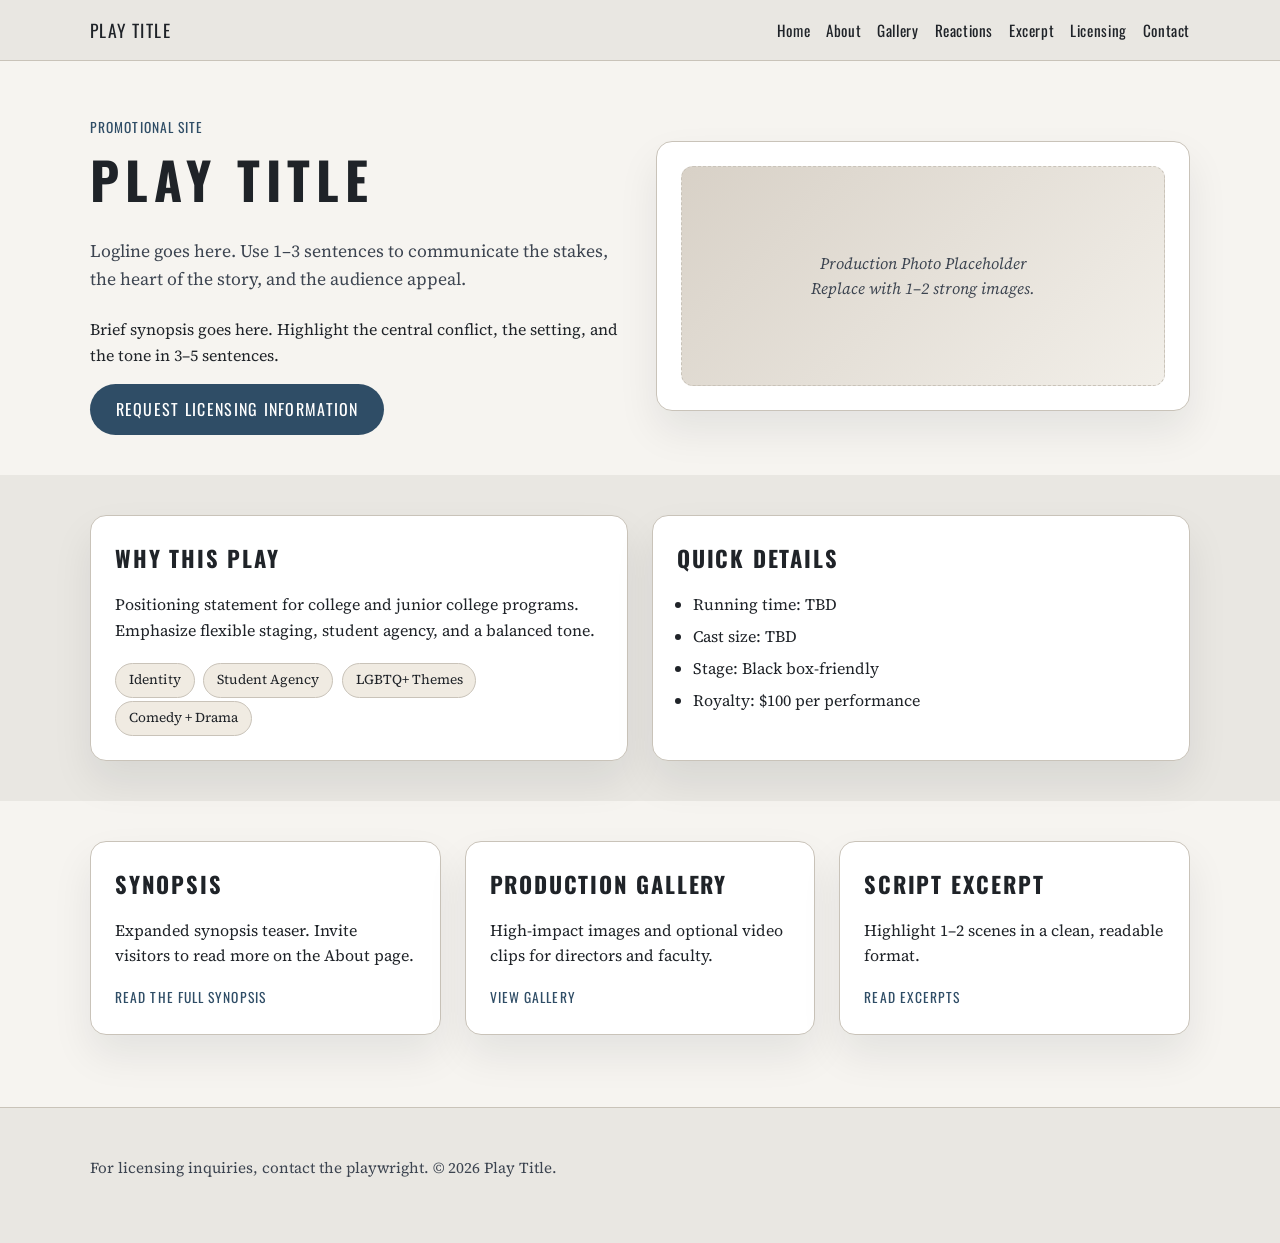
==== index.html @ 0bc3788a "Initial site scaffold" ====
<!doctype html>
<html lang="en">
<head>
  <meta charset="utf-8" />
  <meta name="viewport" content="width=device-width, initial-scale=1" />
  <title>Play Title | Promotional Site</title>
  <meta name="description" content="A modern promotional site for a stage play. Request licensing information for college and junior college productions." />
  <link rel="preconnect" href="https://fonts.googleapis.com">
  <link rel="preconnect" href="https://fonts.gstatic.com" crossorigin>
  <link href="https://fonts.googleapis.com/css2?family=Oswald:wght@300;400;500&family=Source+Serif+4:wght@300;400;600&display=swap" rel="stylesheet">
  <link rel="stylesheet" href="css/styles.css" />
</head>
<body>
  <a class="skip-link" href="#main">Skip to content</a>

  <header class="header">
    <div class="container nav">
      <div class="brand">Play Title</div>
      <nav class="nav-links" aria-label="Primary">
        <a href="index.html">Home</a>
        <a href="about.html">About</a>
        <a href="gallery.html">Gallery</a>
        <a href="testimonials.html">Reactions</a>
        <a href="excerpt.html">Excerpt</a>
        <a href="licensing.html">Licensing</a>
        <a href="contact.html">Contact</a>
      </nav>
    </div>
  </header>

  <main id="main">
    <section class="hero">
      <div class="container hero-grid">
        <div>
          <div class="kicker">Promotional Site</div>
          <h1 class="title">Play Title</h1>
          <p class="subtitle">Logline goes here. Use 1–3 sentences to communicate the stakes, the heart of the story, and the audience appeal.</p>
          <p>Brief synopsis goes here. Highlight the central conflict, the setting, and the tone in 3–5 sentences.</p>
          <a class="cta" href="contact.html">Request Licensing Information</a>
        </div>
        <div class="card">
          <div class="photo-placeholder">Production Photo Placeholder<br>Replace with 1–2 strong images.</div>
        </div>
      </div>
    </section>

    <section class="section alt">
      <div class="container grid-2">
        <div class="card">
          <h2 class="section-title">Why This Play</h2>
          <p>Positioning statement for college and junior college programs. Emphasize flexible staging, student agency, and a balanced tone.</p>
          <div>
            <span class="tag">Identity</span>
            <span class="tag">Student Agency</span>
            <span class="tag">LGBTQ+ Themes</span>
            <span class="tag">Comedy + Drama</span>
          </div>
        </div>
        <div class="card">
          <h2 class="section-title">Quick Details</h2>
          <ul class="list">
            <li>Running time: TBD</li>
            <li>Cast size: TBD</li>
            <li>Stage: Black box-friendly</li>
            <li>Royalty: $100 per performance</li>
          </ul>
        </div>
      </div>
    </section>

    <section class="section">
      <div class="container grid-3">
        <div class="card">
          <h2 class="section-title">Synopsis</h2>
          <p>Expanded synopsis teaser. Invite visitors to read more on the About page.</p>
          <a href="about.html" class="kicker">Read the full synopsis</a>
        </div>
        <div class="card">
          <h2 class="section-title">Production Gallery</h2>
          <p>High-impact images and optional video clips for directors and faculty.</p>
          <a href="gallery.html" class="kicker">View gallery</a>
        </div>
        <div class="card">
          <h2 class="section-title">Script Excerpt</h2>
          <p>Highlight 1–2 scenes in a clean, readable format.</p>
          <a href="excerpt.html" class="kicker">Read excerpts</a>
        </div>
      </div>
    </section>
  </main>

  <footer class="footer">
    <div class="container">
      <p class="footer-note">For licensing inquiries, contact the playwright. © <span data-year></span> Play Title.</p>
    </div>
  </footer>

  <script src="js/main.js"></script>
</body>
</html>
---- css/styles.css ----
:root {
  color-scheme: only light;
  --bg: #f6f4f0;
  --bg-alt: #e9e7e2;
  --ink: #1f2328;
  --ink-soft: #3c4450;
  --accent: #2f4d66;
  --accent-warm: #8a6a4a;
  --line: #c9c3b9;
  --card: #ffffff;
  --shadow: rgba(17, 24, 39, 0.08);
  --max: 1100px;
}

* {
  box-sizing: border-box;
}

html {
  scroll-behavior: smooth;
}

body {
  margin: 0;
  background: var(--bg);
  color: var(--ink);
  font-family: "Source Serif 4", "Times New Roman", serif;
  line-height: 1.6;
}

img {
  max-width: 100%;
  display: block;
}

a {
  color: inherit;
  text-decoration: none;
}

a:hover,
a:focus-visible {
  color: var(--accent);
}

.skip-link {
  position: absolute;
  left: -999px;
  top: auto;
  width: 1px;
  height: 1px;
  overflow: hidden;
}

.skip-link:focus {
  position: static;
  width: auto;
  height: auto;
  padding: 0.5rem 1rem;
  background: var(--accent);
  color: #fff;
  z-index: 999;
}

.container {
  width: min(100% - 2.5rem, var(--max));
  margin: 0 auto;
}

.header {
  background: var(--bg-alt);
  border-bottom: 1px solid var(--line);
  position: sticky;
  top: 0;
  z-index: 10;
}

.nav {
  display: flex;
  flex-wrap: wrap;
  align-items: center;
  justify-content: space-between;
  gap: 1rem;
  padding: 1rem 0;
}

.brand {
  font-family: "Oswald", "Arial Narrow", sans-serif;
  letter-spacing: 0.08em;
  text-transform: uppercase;
  font-size: 1.1rem;
}

.nav-links {
  display: flex;
  flex-wrap: wrap;
  gap: 1rem;
  font-family: "Oswald", "Arial Narrow", sans-serif;
  font-size: 0.95rem;
  letter-spacing: 0.04em;
}

.hero {
  padding: 3.5rem 0 2.5rem;
}

.hero-grid {
  display: grid;
  grid-template-columns: repeat(auto-fit, minmax(260px, 1fr));
  gap: 2rem;
  align-items: center;
}

.title {
  font-family: "Oswald", "Arial Narrow", sans-serif;
  text-transform: uppercase;
  letter-spacing: 0.12em;
  font-size: clamp(2.2rem, 4vw, 3.8rem);
  margin: 0 0 1rem;
}

.subtitle {
  font-size: 1.1rem;
  color: var(--ink-soft);
  margin: 0 0 1.5rem;
}

.cta {
  display: inline-flex;
  align-items: center;
  justify-content: center;
  padding: 0.8rem 1.6rem;
  background: var(--accent);
  color: #fff;
  border-radius: 999px;
  font-family: "Oswald", "Arial Narrow", sans-serif;
  letter-spacing: 0.08em;
  text-transform: uppercase;
  border: none;
}

.cta:hover,
.cta:focus-visible {
  background: #1f3343;
  color: #fff;
}

.section {
  padding: 2.5rem 0;
}

.section.alt {
  background: var(--bg-alt);
}

.section-title {
  font-family: "Oswald", "Arial Narrow", sans-serif;
  text-transform: uppercase;
  letter-spacing: 0.08em;
  font-size: 1.4rem;
  margin: 0 0 1rem;
}

.card {
  background: var(--card);
  border: 1px solid var(--line);
  border-radius: 16px;
  padding: 1.5rem;
  box-shadow: 0 20px 40px var(--shadow);
}

.grid-2 {
  display: grid;
  gap: 1.5rem;
  grid-template-columns: repeat(auto-fit, minmax(240px, 1fr));
}

.grid-3 {
  display: grid;
  gap: 1.5rem;
  grid-template-columns: repeat(auto-fit, minmax(220px, 1fr));
}

.photo-placeholder {
  background: linear-gradient(135deg, #d8d1c7, #f2efe9);
  border: 1px dashed var(--line);
  border-radius: 12px;
  min-height: 220px;
  display: flex;
  align-items: center;
  justify-content: center;
  text-align: center;
  color: var(--ink-soft);
  font-style: italic;
  padding: 1rem;
}

.kicker {
  font-family: "Oswald", "Arial Narrow", sans-serif;
  letter-spacing: 0.08em;
  text-transform: uppercase;
  color: var(--accent);
  font-size: 0.85rem;
}

.list {
  padding-left: 1rem;
  margin: 0;
}

.list li {
  margin-bottom: 0.4rem;
}

.quote {
  border-left: 3px solid var(--accent);
  padding-left: 1rem;
  font-style: italic;
  color: var(--ink-soft);
}

.script {
  font-family: "Source Serif 4", "Times New Roman", serif;
  white-space: pre-wrap;
  background: #fcfbf8;
  border: 1px solid var(--line);
  border-radius: 12px;
  padding: 1.5rem;
}

.form {
  display: grid;
  gap: 1rem;
}

.form label {
  font-family: "Oswald", "Arial Narrow", sans-serif;
  letter-spacing: 0.04em;
  text-transform: uppercase;
  font-size: 0.85rem;
}

.form input,
.form textarea {
  width: 100%;
  padding: 0.7rem 0.9rem;
  border: 1px solid var(--line);
  border-radius: 10px;
  font-family: "Source Serif 4", "Times New Roman", serif;
  font-size: 1rem;
}

.form textarea {
  min-height: 150px;
  resize: vertical;
}

.footer {
  padding: 2rem 0 3rem;
  border-top: 1px solid var(--line);
  background: var(--bg-alt);
  margin-top: 2rem;
}

.footer-note {
  color: var(--ink-soft);
  font-size: 0.95rem;
}

.tag {
  display: inline-flex;
  padding: 0.35rem 0.8rem;
  border-radius: 999px;
  background: #f0ebe2;
  border: 1px solid var(--line);
  font-size: 0.85rem;
  margin: 0.2rem 0.3rem 0 0;
}

@media (max-width: 700px) {
  .nav-links {
    gap: 0.6rem;
    font-size: 0.85rem;
  }

  .hero {
    padding-top: 2.5rem;
  }
}
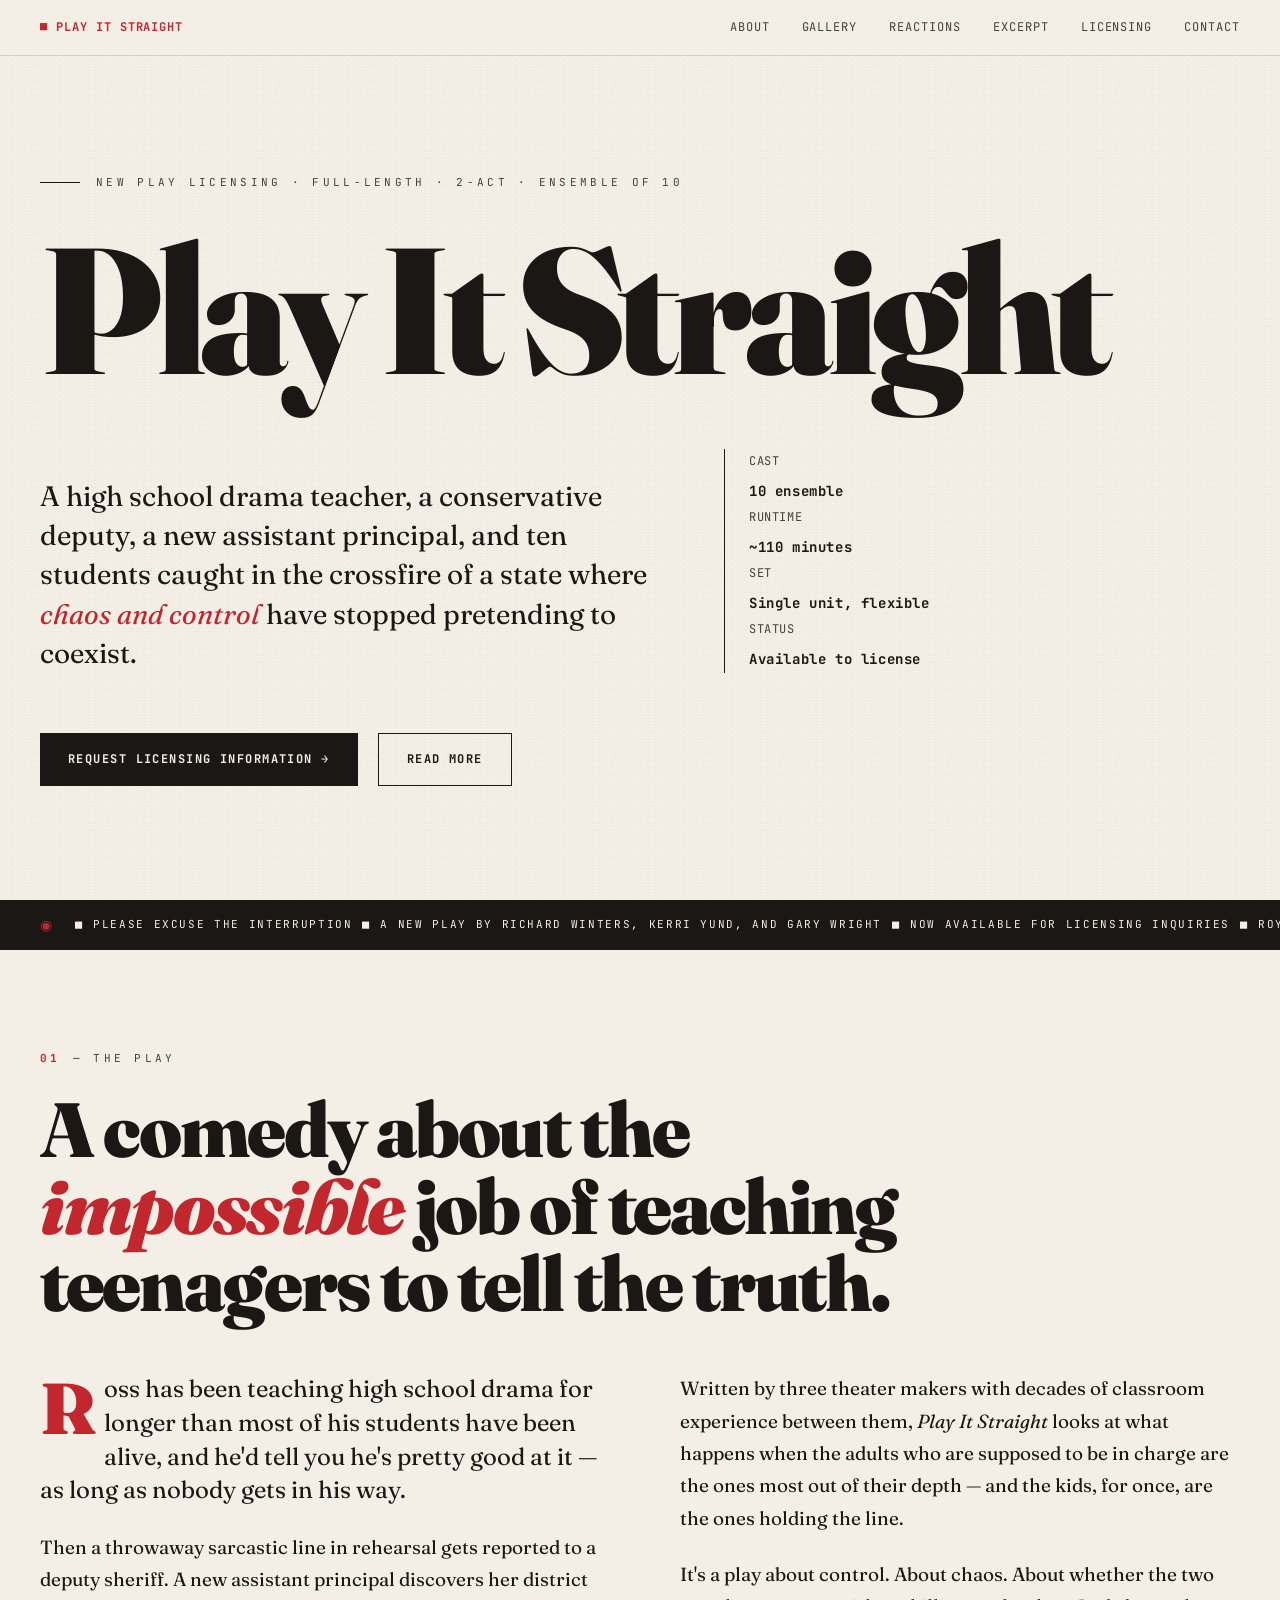
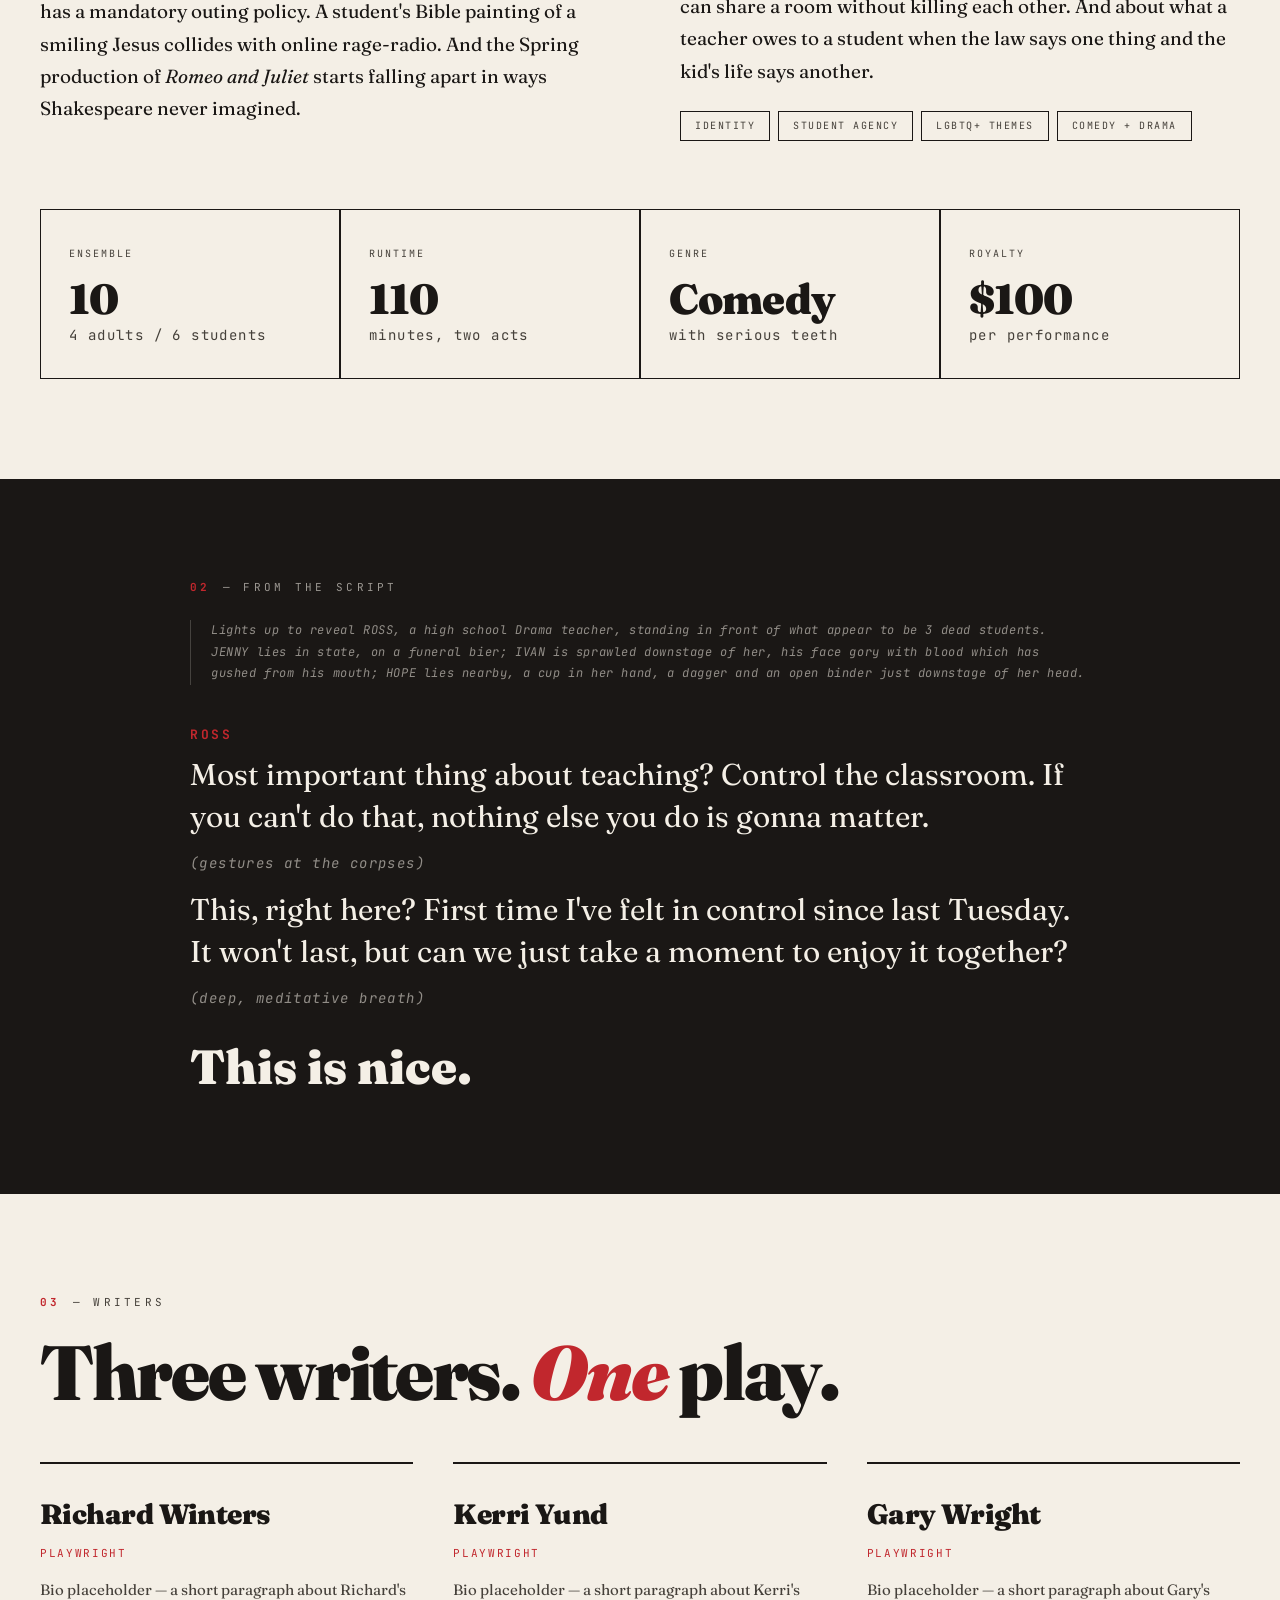
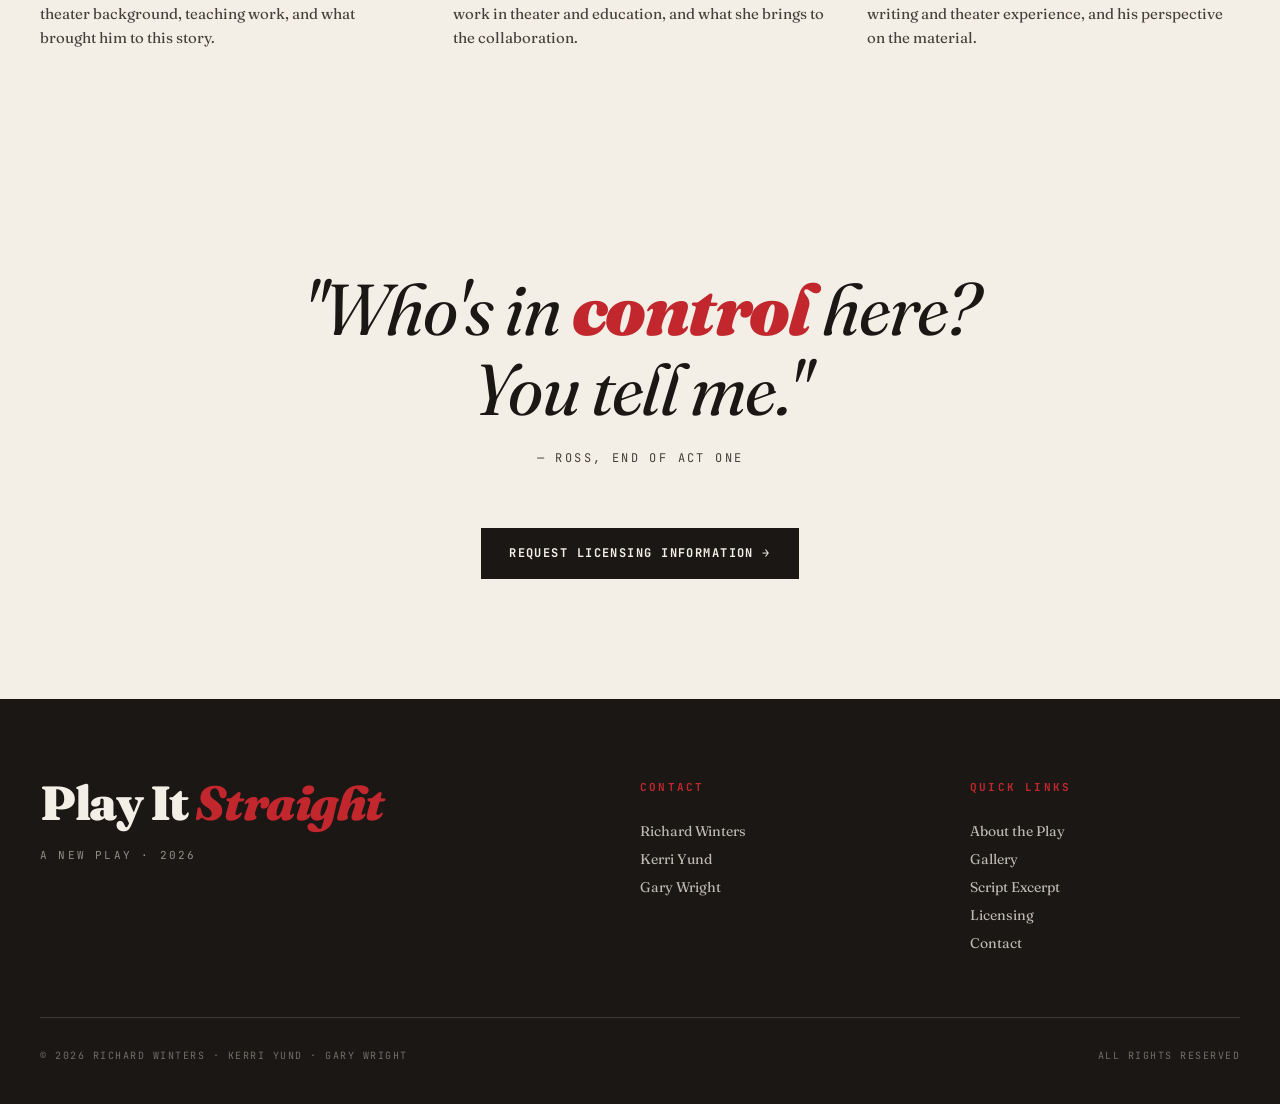
==== commit 9e28f60b: "Redesign site with editorial styling, preserve full content Adopt the Fraunces + JetBrains Mono edit" ====
--- a/index.html
+++ b/index.html
@@ -1,97 +1,186 @@
-<!doctype html>
+<!DOCTYPE html>
 <html lang="en">
 <head>
   <meta charset="utf-8" />
   <meta name="viewport" content="width=device-width, initial-scale=1" />
-  <title>Play Title | Promotional Site</title>
-  <meta name="description" content="A modern promotional site for a stage play. Request licensing information for college and junior college productions." />
+  <title>Play It Straight — New Play Licensing</title>
+  <meta name="description" content="A sarcastic remark during a high school drama rehearsal sparks a formal inquiry that exposes tensions around censorship, LGBTQ identity, and parental authority. Available for licensing." />
   <link rel="preconnect" href="https://fonts.googleapis.com">
   <link rel="preconnect" href="https://fonts.gstatic.com" crossorigin>
-  <link href="https://fonts.googleapis.com/css2?family=Oswald:wght@300;400;500&family=Source+Serif+4:wght@300;400;600&display=swap" rel="stylesheet">
+  <link href="https://fonts.googleapis.com/css2?family=Fraunces:ital,opsz,wght@0,9..144,400;0,9..144,700;0,9..144,900;1,9..144,400&family=JetBrains+Mono:wght@400;700&display=swap" rel="stylesheet">
   <link rel="stylesheet" href="css/styles.css" />
 </head>
 <body>
   <a class="skip-link" href="#main">Skip to content</a>
 
-  <header class="header">
-    <div class="container nav">
-      <div class="brand">Play Title</div>
-      <nav class="nav-links" aria-label="Primary">
-        <a href="index.html">Home</a>
-        <a href="about.html">About</a>
-        <a href="gallery.html">Gallery</a>
-        <a href="testimonials.html">Reactions</a>
-        <a href="excerpt.html">Excerpt</a>
-        <a href="licensing.html">Licensing</a>
-        <a href="contact.html">Contact</a>
-      </nav>
-    </div>
-  </header>
+  <nav>
+    <a href="index.html" class="logo">Play It Straight</a>
+    <ul>
+      <li><a href="about.html">About</a></li>
+      <li><a href="gallery.html">Gallery</a></li>
+      <li><a href="testimonials.html">Reactions</a></li>
+      <li><a href="excerpt.html">Excerpt</a></li>
+      <li><a href="licensing.html">Licensing</a></li>
+      <li><a href="contact.html">Contact</a></li>
+    </ul>
+  </nav>
 
   <main id="main">
+
+    <!-- HERO -->
     <section class="hero">
-      <div class="container hero-grid">
-        <div>
-          <div class="kicker">Promotional Site</div>
-          <h1 class="title">Play Title</h1>
-          <p class="subtitle">Logline goes here. Use 1–3 sentences to communicate the stakes, the heart of the story, and the audience appeal.</p>
-          <p>Brief synopsis goes here. Highlight the central conflict, the setting, and the tone in 3–5 sentences.</p>
-          <a class="cta" href="contact.html">Request Licensing Information</a>
+      <div class="hero-kicker">New play licensing · Full-length · 2-act · Ensemble of 10</div>
+
+      <h1 class="title">
+        <span class="word">Play</span>
+        <span class="word">It</span>
+        <span class="word">Straight</span>
+      </h1>
+
+      <div class="hero-meta">
+        <p class="hero-pitch">
+          A high school drama teacher, a conservative deputy, a new assistant principal, and ten students caught in the crossfire of a state where <em>chaos and control</em> have stopped pretending to coexist.
+        </p>
+        <div class="hero-facts">
+          CAST<strong>10 ensemble</strong>
+          RUNTIME<strong>~110 minutes</strong>
+          SET<strong>Single unit, flexible</strong>
+          STATUS<strong>Available to license</strong>
         </div>
-        <div class="card">
-          <div class="photo-placeholder">Production Photo Placeholder<br>Replace with 1–2 strong images.</div>
-        </div>
+      </div>
+
+      <div class="hero-ctas">
+        <a href="contact.html" class="btn btn-primary">Request Licensing Information →</a>
+        <a href="about.html" class="btn btn-secondary">Read More</a>
       </div>
     </section>
 
-    <section class="section alt">
-      <div class="container grid-2">
-        <div class="card">
-          <h2 class="section-title">Why This Play</h2>
-          <p>Positioning statement for college and junior college programs. Emphasize flexible staging, student agency, and a balanced tone.</p>
-          <div>
+    <!-- PA ANNOUNCEMENT -->
+    <div class="pa-announcement">
+      <div class="scroll-text">
+        ◼ PLEASE EXCUSE THE INTERRUPTION ◼ A NEW PLAY BY RICHARD WINTERS, KERRI YUND, AND GARY WRIGHT ◼ NOW AVAILABLE FOR LICENSING INQUIRIES ◼ ROYALTY $100 PER PERFORMANCE ◼ HAVE A GREAT DAY, PANTHERS. GRRR! ◼ PLEASE EXCUSE THE INTERRUPTION ◼ A NEW PLAY BY RICHARD WINTERS, KERRI YUND, AND GARY WRIGHT ◼ NOW AVAILABLE FOR LICENSING INQUIRIES ◼ ROYALTY $100 PER PERFORMANCE ◼ HAVE A GREAT DAY, PANTHERS. GRRR! ◼
+      </div>
+    </div>
+
+    <!-- THE PLAY -->
+    <section id="the-play" class="reveal">
+      <div class="section-label"><span class="num">01</span> — The Play</div>
+      <h2 class="section-heading">A comedy about the <em>impossible</em> job of teaching teenagers to tell the truth.</h2>
+
+      <div class="play-intro">
+        <div>
+          <p class="lead">Ross has been teaching high school drama for longer than most of his students have been alive, and he'd tell you he's pretty good at it — as long as nobody gets in his way.</p>
+          <p>Then a throwaway sarcastic line in rehearsal gets reported to a deputy sheriff. A new assistant principal discovers her district has a mandatory outing policy. A student's Bible painting of a smiling Jesus collides with online rage-radio. And the Spring production of <em>Romeo and Juliet</em> starts falling apart in ways Shakespeare never imagined.</p>
+        </div>
+        <div>
+          <p>Written by three theater makers with decades of classroom experience between them, <em>Play It Straight</em> looks at what happens when the adults who are supposed to be in charge are the ones most out of their depth — and the kids, for once, are the ones holding the line.</p>
+          <p>It's a play about control. About chaos. About whether the two can share a room without killing each other. And about what a teacher owes to a student when the law says one thing and the kid's life says another.</p>
+          <div class="tags">
             <span class="tag">Identity</span>
             <span class="tag">Student Agency</span>
             <span class="tag">LGBTQ+ Themes</span>
             <span class="tag">Comedy + Drama</span>
           </div>
         </div>
-        <div class="card">
-          <h2 class="section-title">Quick Details</h2>
-          <ul class="list">
-            <li>Running time: TBD</li>
-            <li>Cast size: TBD</li>
-            <li>Stage: Black box-friendly</li>
-            <li>Royalty: $100 per performance</li>
-          </ul>
+      </div>
+
+      <div class="facts-grid">
+        <div class="fact">
+          <div class="fact-label">Ensemble</div>
+          <div class="fact-value">10 <span class="unit">4 adults / 6 students</span></div>
+        </div>
+        <div class="fact">
+          <div class="fact-label">Runtime</div>
+          <div class="fact-value">110<span class="unit">minutes, two acts</span></div>
+        </div>
+        <div class="fact">
+          <div class="fact-label">Genre</div>
+          <div class="fact-value">Comedy<span class="unit">with serious teeth</span></div>
+        </div>
+        <div class="fact">
+          <div class="fact-label">Royalty</div>
+          <div class="fact-value">$100<span class="unit">per performance</span></div>
         </div>
       </div>
     </section>
 
-    <section class="section">
-      <div class="container grid-3">
-        <div class="card">
-          <h2 class="section-title">Synopsis</h2>
-          <p>Expanded synopsis teaser. Invite visitors to read more on the About page.</p>
-          <a href="about.html" class="kicker">Read the full synopsis</a>
+    <!-- EXCERPT -->
+    <div class="excerpt-block reveal">
+      <div class="excerpt-inner">
+        <div class="section-label"><span class="num">02</span> — From the Script</div>
+        <div class="stage-direction">
+          Lights up to reveal ROSS, a high school Drama teacher, standing in front of what appear to be 3 dead students. JENNY lies in state, on a funeral bier; IVAN is sprawled downstage of her, his face gory with blood which has gushed from his mouth; HOPE lies nearby, a cup in her hand, a dagger and an open binder just downstage of her head.
         </div>
-        <div class="card">
-          <h2 class="section-title">Production Gallery</h2>
-          <p>High-impact images and optional video clips for directors and faculty.</p>
-          <a href="gallery.html" class="kicker">View gallery</a>
+        <div class="speaker">ROSS</div>
+        <div class="dialogue">
+          Most important thing about teaching? Control the classroom. If you can't do that, nothing else you do is gonna matter.
+          <span class="pause">(gestures at the corpses)</span>
+          This, right here? First time I've felt in control since last Tuesday. It won't last, but can we just take a moment to enjoy it together?
+          <span class="pause">(deep, meditative breath)</span>
+          <span class="punchline">This is nice.</span>
         </div>
-        <div class="card">
-          <h2 class="section-title">Script Excerpt</h2>
-          <p>Highlight 1–2 scenes in a clean, readable format.</p>
-          <a href="excerpt.html" class="kicker">Read excerpts</a>
+      </div>
+    </div>
+
+    <!-- WRITERS -->
+    <section id="writers" class="reveal">
+      <div class="section-label"><span class="num">03</span> — Writers</div>
+      <h2 class="section-heading">Three writers. <em>One</em> play.</h2>
+
+      <div class="playwrights-grid">
+        <div class="playwright">
+          <div class="playwright-name">Richard Winters</div>
+          <div class="playwright-role">Playwright</div>
+          <p class="playwright-bio">Bio placeholder — a short paragraph about Richard's theater background, teaching work, and what brought him to this story.</p>
+        </div>
+        <div class="playwright">
+          <div class="playwright-name">Kerri Yund</div>
+          <div class="playwright-role">Playwright</div>
+          <p class="playwright-bio">Bio placeholder — a short paragraph about Kerri's work in theater and education, and what she brings to the collaboration.</p>
+        </div>
+        <div class="playwright">
+          <div class="playwright-name">Gary Wright</div>
+          <div class="playwright-role">Playwright</div>
+          <p class="playwright-bio">Bio placeholder — a short paragraph about Gary's writing and theater experience, and his perspective on the material.</p>
         </div>
       </div>
     </section>
+
+    <!-- CTA -->
+    <section class="cta-block reveal">
+      <div class="cta-quote">
+        "Who's in <span class="accent">control</span> here?<br>You tell me."
+      </div>
+      <div class="cta-attribution">— Ross, End of Act One</div>
+      <a href="contact.html" class="btn btn-primary">Request Licensing Information →</a>
+    </section>
+
   </main>
 
-  <footer class="footer">
-    <div class="container">
-      <p class="footer-note">For licensing inquiries, contact the playwright. © <span data-year></span> Play Title.</p>
+  <footer>
+    <div class="footer-inner">
+      <div>
+        <div class="footer-title">Play It <em>Straight</em></div>
+        <div class="footer-tag">A new play · <span data-year></span></div>
+      </div>
+      <div class="footer-col">
+        <h4>Contact</h4>
+        <a href="mailto:richardwinters11@gmail.com">Richard Winters</a>
+        <a href="mailto:kerriyund@gmail.com">Kerri Yund</a>
+        <a href="mailto:garyunchained@yahoo.com">Gary Wright</a>
+      </div>
+      <div class="footer-col">
+        <h4>Quick Links</h4>
+        <a href="about.html">About the Play</a>
+        <a href="gallery.html">Gallery</a>
+        <a href="excerpt.html">Script Excerpt</a>
+        <a href="licensing.html">Licensing</a>
+        <a href="contact.html">Contact</a>
+      </div>
+    </div>
+    <div class="footer-bottom">
+      <div>© <span data-year></span> Richard Winters · Kerri Yund · Gary Wright</div>
+      <div>All rights reserved</div>
     </div>
   </footer>
 
--- a/css/styles.css
+++ b/css/styles.css
@@ -1,48 +1,44 @@
+/* ===== VARIABLES ===== */
 :root {
-  color-scheme: only light;
-  --bg: #f6f4f0;
-  --bg-alt: #e9e7e2;
-  --ink: #1f2328;
-  --ink-soft: #3c4450;
-  --accent: #2f4d66;
-  --accent-warm: #8a6a4a;
-  --line: #c9c3b9;
-  --card: #ffffff;
-  --shadow: rgba(17, 24, 39, 0.08);
-  --max: 1100px;
-}
-
-* {
-  box-sizing: border-box;
-}
-
-html {
-  scroll-behavior: smooth;
-}
+  --paper: #f4efe6;
+  --paper-dark: #e8e1d2;
+  --ink: #1a1715;
+  --ink-soft: #45403a;
+  --blood: #c1272d;
+  --blood-dark: #8e1b1f;
+  --rule: rgba(26, 23, 21, 0.15);
+}
+
+* { margin: 0; padding: 0; box-sizing: border-box; }
+html { scroll-behavior: smooth; }
 
 body {
-  margin: 0;
-  background: var(--bg);
+  background: var(--paper);
   color: var(--ink);
-  font-family: "Source Serif 4", "Times New Roman", serif;
+  font-family: 'Fraunces', Georgia, serif;
+  font-size: 17px;
   line-height: 1.6;
-}
-
-img {
-  max-width: 100%;
-  display: block;
-}
-
-a {
-  color: inherit;
-  text-decoration: none;
-}
-
-a:hover,
-a:focus-visible {
-  color: var(--accent);
-}
-
+  overflow-x: hidden;
+}
+
+img { max-width: 100%; display: block; }
+
+/* Paper grain */
+body::before {
+  content: '';
+  position: fixed;
+  inset: 0;
+  pointer-events: none;
+  background-image:
+    radial-gradient(rgba(26,23,21,0.03) 1px, transparent 1px),
+    radial-gradient(rgba(26,23,21,0.02) 1px, transparent 1px);
+  background-size: 3px 3px, 7px 7px;
+  background-position: 0 0, 1px 1px;
+  z-index: 1;
+  mix-blend-mode: multiply;
+}
+
+/* ===== SKIP LINK ===== */
 .skip-link {
   position: absolute;
   left: -999px;
@@ -51,239 +47,873 @@
   height: 1px;
   overflow: hidden;
 }
-
 .skip-link:focus {
   position: static;
   width: auto;
   height: auto;
   padding: 0.5rem 1rem;
-  background: var(--accent);
-  color: #fff;
+  background: var(--blood);
+  color: var(--paper);
   z-index: 999;
 }
 
-.container {
-  width: min(100% - 2.5rem, var(--max));
+/* ===== NAVIGATION ===== */
+nav {
+  position: fixed;
+  top: 0; left: 0; right: 0;
+  padding: 18px 40px;
+  display: flex;
+  justify-content: space-between;
+  align-items: center;
+  z-index: 100;
+  background: rgba(244, 239, 230, 0.92);
+  backdrop-filter: blur(8px);
+  border-bottom: 1px solid var(--rule);
+  font-family: 'JetBrains Mono', monospace;
+  font-size: 12px;
+  letter-spacing: 0.08em;
+  text-transform: uppercase;
+}
+
+nav .logo {
+  font-weight: 700;
+  color: var(--ink);
+  text-decoration: none;
+}
+
+nav .logo::before {
+  content: '■ ';
+  color: var(--blood);
+}
+
+nav ul {
+  display: flex;
+  gap: 32px;
+  list-style: none;
+}
+
+nav a {
+  color: var(--ink-soft);
+  text-decoration: none;
+  transition: color 0.2s;
+}
+
+nav a:hover,
+nav a.active { color: var(--blood); }
+
+/* ===== HERO (home page) ===== */
+.hero {
+  min-height: 100vh;
+  padding: 140px 40px 80px;
+  position: relative;
+  display: flex;
+  flex-direction: column;
+  justify-content: center;
+  z-index: 2;
+}
+
+.hero-kicker {
+  font-family: 'JetBrains Mono', monospace;
+  font-size: 11px;
+  letter-spacing: 0.3em;
+  text-transform: uppercase;
+  color: var(--ink-soft);
+  margin-bottom: 40px;
+  display: flex;
+  align-items: center;
+  gap: 16px;
+}
+
+.hero-kicker::before {
+  content: '';
+  width: 40px;
+  height: 1px;
+  background: var(--ink);
+}
+
+.title {
+  font-family: 'Fraunces', serif;
+  font-weight: 900;
+  font-size: clamp(72px, 14vw, 220px);
+  line-height: 0.88;
+  letter-spacing: -0.04em;
+  color: var(--ink);
+  margin-bottom: 40px;
+}
+
+.title .word { display: inline-block; }
+
+.hero-meta {
+  display: grid;
+  grid-template-columns: 1.5fr 1fr;
+  gap: 60px;
+  max-width: 1100px;
+  margin-top: 20px;
+  align-items: end;
+}
+
+.hero-pitch {
+  font-family: 'Fraunces', serif;
+  font-size: clamp(20px, 2.2vw, 28px);
+  line-height: 1.4;
+  max-width: 620px;
+  color: var(--ink);
+}
+
+.hero-pitch em { color: var(--blood); font-style: italic; }
+
+.hero-facts {
+  border-left: 1px solid var(--ink);
+  padding-left: 24px;
+  font-family: 'JetBrains Mono', monospace;
+  font-size: 12px;
+  letter-spacing: 0.05em;
+  line-height: 2;
+  color: var(--ink-soft);
+}
+
+.hero-facts strong {
+  display: block;
+  color: var(--ink);
+  font-weight: 700;
+  font-size: 14px;
+  margin-top: 4px;
+}
+
+.hero-ctas {
+  margin-top: 60px;
+  display: flex;
+  gap: 20px;
+  flex-wrap: wrap;
+}
+
+/* ===== PAGE HEADER (inner pages) ===== */
+.page-header {
+  padding: 140px 40px 60px;
+  position: relative;
+  z-index: 2;
+  max-width: 1280px;
   margin: 0 auto;
 }
 
-.header {
-  background: var(--bg-alt);
-  border-bottom: 1px solid var(--line);
-  position: sticky;
-  top: 0;
-  z-index: 10;
-}
-
-.nav {
+.page-label {
+  font-family: 'JetBrains Mono', monospace;
+  font-size: 11px;
+  letter-spacing: 0.3em;
+  text-transform: uppercase;
+  color: var(--blood);
+  margin-bottom: 16px;
+}
+
+.page-header h1 {
+  font-family: 'Fraunces', serif;
+  font-weight: 900;
+  font-size: clamp(48px, 8vw, 110px);
+  line-height: 0.9;
+  letter-spacing: -0.03em;
+  max-width: 900px;
+}
+
+.page-header p {
+  font-size: 20px;
+  line-height: 1.5;
+  max-width: 700px;
+  margin-top: 24px;
+  color: var(--ink-soft);
+}
+
+/* ===== BUTTONS ===== */
+.btn {
+  display: inline-flex;
+  align-items: center;
+  gap: 12px;
+  padding: 16px 28px;
+  font-family: 'JetBrains Mono', monospace;
+  font-size: 12px;
+  letter-spacing: 0.12em;
+  text-transform: uppercase;
+  text-decoration: none;
+  transition: all 0.2s ease;
+  border: none;
+  cursor: pointer;
+  font-weight: 700;
+}
+
+.btn-primary {
+  background: var(--ink);
+  color: var(--paper);
+}
+
+.btn-primary:hover {
+  background: var(--blood);
+  transform: translate(-2px, -2px);
+  box-shadow: 4px 4px 0 var(--ink);
+}
+
+.btn-secondary {
+  background: transparent;
+  color: var(--ink);
+  border: 1px solid var(--ink);
+}
+
+.btn-secondary:hover {
+  background: var(--ink);
+  color: var(--paper);
+}
+
+/* ===== PA ANNOUNCEMENT ===== */
+.pa-announcement {
+  background: var(--ink);
+  color: var(--paper);
+  padding: 14px 40px;
+  font-family: 'JetBrains Mono', monospace;
+  font-size: 11px;
+  letter-spacing: 0.15em;
+  text-transform: uppercase;
+  display: flex;
+  align-items: center;
+  gap: 20px;
+  position: relative;
+  overflow: hidden;
+  z-index: 2;
+}
+
+.pa-announcement::before {
+  content: '◉';
+  color: var(--blood);
+  font-size: 14px;
+  animation: blink 2s ease-in-out infinite;
+  flex-shrink: 0;
+}
+
+@keyframes blink {
+  0%, 50% { opacity: 1; }
+  51%, 100% { opacity: 0.3; }
+}
+
+.pa-announcement .scroll-text {
+  white-space: nowrap;
+  animation: scroll-left 40s linear infinite;
+}
+
+@keyframes scroll-left {
+  0% { transform: translateX(0); }
+  100% { transform: translateX(-50%); }
+}
+
+/* ===== SECTIONS ===== */
+section {
+  padding: 100px 40px;
+  max-width: 1280px;
+  margin: 0 auto;
+  position: relative;
+  z-index: 2;
+}
+
+.section-label {
+  font-family: 'JetBrains Mono', monospace;
+  font-size: 11px;
+  letter-spacing: 0.3em;
+  text-transform: uppercase;
+  color: var(--ink-soft);
+  margin-bottom: 24px;
+  display: flex;
+  align-items: center;
+  gap: 12px;
+}
+
+.section-label .num { color: var(--blood); font-weight: 700; }
+
+.section-heading {
+  font-family: 'Fraunces', serif;
+  font-weight: 900;
+  font-size: clamp(42px, 6vw, 78px);
+  line-height: 1;
+  letter-spacing: -0.03em;
+  margin-bottom: 50px;
+  max-width: 900px;
+}
+
+.section-heading em { font-style: italic; color: var(--blood); }
+
+/* Alt section (full-width darker stripe) */
+.section-alt {
+  background: var(--paper-dark);
+  max-width: none;
+  padding: 80px 40px;
+  position: relative;
+  z-index: 2;
+}
+
+.section-alt .inner {
+  max-width: 1280px;
+  margin: 0 auto;
+}
+
+/* ===== GRIDS ===== */
+.grid-2 {
+  display: grid;
+  grid-template-columns: 1fr 1fr;
+  gap: 60px;
+}
+
+.grid-3 {
+  display: grid;
+  grid-template-columns: repeat(3, 1fr);
+  gap: 40px;
+}
+
+/* ===== CARDS ===== */
+.card {
+  padding: 36px;
+  border-top: 2px solid var(--ink);
+  background: var(--paper-dark);
+}
+
+.card h2, .card h3 {
+  font-family: 'Fraunces', serif;
+  font-size: 22px;
+  font-weight: 900;
+  margin-bottom: 16px;
+  letter-spacing: -0.01em;
+}
+
+/* ===== PLAY INTRO (two-column body text) ===== */
+.play-intro {
+  display: grid;
+  grid-template-columns: 1fr 1fr;
+  gap: 80px;
+  align-items: start;
+}
+
+.play-intro p {
+  font-size: 19px;
+  line-height: 1.7;
+  margin-bottom: 24px;
+}
+
+.play-intro .lead {
+  font-size: 24px;
+  font-weight: 400;
+  line-height: 1.4;
+}
+
+.play-intro .lead::first-letter {
+  font-size: 72px;
+  font-weight: 900;
+  float: left;
+  line-height: 0.9;
+  margin-right: 8px;
+  margin-top: 4px;
+  color: var(--blood);
+}
+
+/* ===== EXCERPT BLOCK (dark) ===== */
+.excerpt-block {
+  background: var(--ink);
+  color: var(--paper);
+  padding: 100px 40px;
+  position: relative;
+  z-index: 2;
+}
+
+.excerpt-inner {
+  max-width: 900px;
+  margin: 0 auto;
+}
+
+.excerpt-block .section-label { color: rgba(244, 239, 230, 0.6); }
+
+.stage-direction {
+  font-family: 'JetBrains Mono', monospace;
+  font-size: 12px;
+  letter-spacing: 0.05em;
+  color: rgba(244, 239, 230, 0.55);
+  line-height: 1.8;
+  margin-bottom: 40px;
+  padding-left: 20px;
+  border-left: 1px solid rgba(244, 239, 230, 0.2);
+  font-style: italic;
+}
+
+.speaker {
+  font-family: 'JetBrains Mono', monospace;
+  font-size: 13px;
+  letter-spacing: 0.2em;
+  color: var(--blood);
+  font-weight: 700;
+  margin-bottom: 8px;
+  margin-top: 32px;
+}
+
+.dialogue {
+  font-family: 'Fraunces', serif;
+  font-size: clamp(22px, 2.5vw, 30px);
+  line-height: 1.4;
+  font-weight: 400;
+}
+
+.dialogue .pause {
+  font-family: 'JetBrains Mono', monospace;
+  font-size: 14px;
+  color: rgba(244, 239, 230, 0.55);
+  font-style: italic;
+  letter-spacing: 0.1em;
+  display: block;
+  margin: 16px 0;
+}
+
+.dialogue .punchline {
+  display: block;
+  margin-top: 32px;
+  font-weight: 900;
+  font-size: clamp(32px, 4vw, 48px);
+  line-height: 1.1;
+  color: var(--paper);
+}
+
+/* ===== FULL SCRIPT PAGE (excerpt.html) ===== */
+.script-page {
+  background: var(--ink);
+  color: var(--paper);
+  padding: 80px 40px;
+  position: relative;
+  z-index: 2;
+}
+
+.script-container {
+  max-width: 700px;
+  margin: 0 auto;
+}
+
+.script-scene-heading {
+  font-family: 'JetBrains Mono', monospace;
+  font-size: 11px;
+  letter-spacing: 0.3em;
+  text-transform: uppercase;
+  color: var(--blood);
+  margin-bottom: 32px;
+  margin-top: 60px;
+  border-top: 1px solid rgba(244, 239, 230, 0.15);
+  padding-top: 32px;
+}
+
+.script-scene-heading:first-child { margin-top: 0; border-top: none; padding-top: 0; }
+
+.script-stage-dir {
+  font-family: 'JetBrains Mono', monospace;
+  font-size: 13px;
+  color: rgba(244, 239, 230, 0.55);
+  font-style: italic;
+  line-height: 1.8;
+  margin: 24px 0;
+  padding-left: 20px;
+  border-left: 1px solid rgba(244, 239, 230, 0.2);
+}
+
+.script-character {
+  font-family: 'JetBrains Mono', monospace;
+  font-size: 13px;
+  letter-spacing: 0.2em;
+  text-transform: uppercase;
+  color: var(--blood);
+  font-weight: 700;
+  margin-top: 32px;
+  margin-bottom: 8px;
+}
+
+.script-line {
+  font-family: 'Fraunces', serif;
+  font-size: 20px;
+  line-height: 1.6;
+  color: var(--paper);
+}
+
+/* ===== FACTS GRID ===== */
+.facts-grid {
+  display: grid;
+  grid-template-columns: repeat(4, 1fr);
+  gap: 2px;
+  background: var(--ink);
+  border: 1px solid var(--ink);
+  margin-top: 60px;
+}
+
+.fact {
+  background: var(--paper);
+  padding: 36px 28px;
+  transition: background 0.2s;
+}
+
+.fact:hover { background: var(--paper-dark); }
+
+.fact-label {
+  font-family: 'JetBrains Mono', monospace;
+  font-size: 10px;
+  letter-spacing: 0.2em;
+  text-transform: uppercase;
+  color: var(--ink-soft);
+  margin-bottom: 16px;
+}
+
+.fact-value {
+  font-family: 'Fraunces', serif;
+  font-size: 42px;
+  font-weight: 900;
+  line-height: 1;
+  letter-spacing: -0.02em;
+}
+
+.fact-value .unit {
+  font-size: 14px;
+  font-weight: 400;
+  font-family: 'JetBrains Mono', monospace;
+  letter-spacing: 0.1em;
+  color: var(--ink-soft);
+  display: block;
+  margin-top: 8px;
+}
+
+/* ===== PLAYWRIGHTS ===== */
+.playwrights-grid {
+  display: grid;
+  grid-template-columns: repeat(3, 1fr);
+  gap: 40px;
+  margin-top: 40px;
+}
+
+.playwright {
+  padding-top: 28px;
+  border-top: 2px solid var(--ink);
+}
+
+.playwright-name {
+  font-family: 'Fraunces', serif;
+  font-size: 28px;
+  font-weight: 900;
+  letter-spacing: -0.02em;
+  margin-bottom: 8px;
+}
+
+.playwright-role {
+  font-family: 'JetBrains Mono', monospace;
+  font-size: 11px;
+  letter-spacing: 0.15em;
+  text-transform: uppercase;
+  color: var(--blood);
+  margin-bottom: 16px;
+}
+
+.playwright-bio {
+  font-size: 15px;
+  line-height: 1.6;
+  color: var(--ink-soft);
+}
+
+/* ===== TAGS ===== */
+.tags {
   display: flex;
   flex-wrap: wrap;
-  align-items: center;
-  justify-content: space-between;
-  gap: 1rem;
-  padding: 1rem 0;
-}
-
-.brand {
-  font-family: "Oswald", "Arial Narrow", sans-serif;
-  letter-spacing: 0.08em;
-  text-transform: uppercase;
-  font-size: 1.1rem;
-}
-
-.nav-links {
-  display: flex;
-  flex-wrap: wrap;
-  gap: 1rem;
-  font-family: "Oswald", "Arial Narrow", sans-serif;
-  font-size: 0.95rem;
-  letter-spacing: 0.04em;
-}
-
-.hero {
-  padding: 3.5rem 0 2.5rem;
-}
-
-.hero-grid {
+  gap: 8px;
+  margin-top: 24px;
+}
+
+.tag {
+  font-family: 'JetBrains Mono', monospace;
+  font-size: 10px;
+  letter-spacing: 0.15em;
+  text-transform: uppercase;
+  padding: 6px 14px;
+  border: 1px solid var(--ink);
+  color: var(--ink-soft);
+}
+
+/* ===== LISTS ===== */
+ul.rule-list {
+  list-style: none;
+  padding: 0;
+}
+
+ul.rule-list li {
+  font-family: 'JetBrains Mono', monospace;
+  font-size: 13px;
+  letter-spacing: 0.03em;
+  line-height: 1;
+  color: var(--ink-soft);
+  border-bottom: 1px solid var(--rule);
+  padding: 14px 0;
+}
+
+ul.rule-list li::before {
+  content: '— ';
+  color: var(--blood);
+}
+
+ol.rule-list {
+  list-style: none;
+  padding: 0;
+  counter-reset: item;
+}
+
+ol.rule-list li {
+  font-family: 'JetBrains Mono', monospace;
+  font-size: 13px;
+  letter-spacing: 0.03em;
+  line-height: 1;
+  color: var(--ink-soft);
+  border-bottom: 1px solid var(--rule);
+  padding: 14px 0;
+  counter-increment: item;
+}
+
+ol.rule-list li::before {
+  content: counter(item) '. ';
+  color: var(--blood);
+  font-weight: 700;
+}
+
+/* ===== TESTIMONIALS ===== */
+.testimonials-grid {
   display: grid;
-  grid-template-columns: repeat(auto-fit, minmax(260px, 1fr));
-  gap: 2rem;
-  align-items: center;
-}
-
-.title {
-  font-family: "Oswald", "Arial Narrow", sans-serif;
-  text-transform: uppercase;
-  letter-spacing: 0.12em;
-  font-size: clamp(2.2rem, 4vw, 3.8rem);
-  margin: 0 0 1rem;
-}
-
-.subtitle {
-  font-size: 1.1rem;
-  color: var(--ink-soft);
-  margin: 0 0 1.5rem;
-}
-
-.cta {
-  display: inline-flex;
-  align-items: center;
-  justify-content: center;
-  padding: 0.8rem 1.6rem;
-  background: var(--accent);
-  color: #fff;
-  border-radius: 999px;
-  font-family: "Oswald", "Arial Narrow", sans-serif;
-  letter-spacing: 0.08em;
-  text-transform: uppercase;
-  border: none;
-}
-
-.cta:hover,
-.cta:focus-visible {
-  background: #1f3343;
-  color: #fff;
-}
-
-.section {
-  padding: 2.5rem 0;
-}
-
-.section.alt {
-  background: var(--bg-alt);
-}
-
-.section-title {
-  font-family: "Oswald", "Arial Narrow", sans-serif;
-  text-transform: uppercase;
-  letter-spacing: 0.08em;
-  font-size: 1.4rem;
-  margin: 0 0 1rem;
-}
-
-.card {
-  background: var(--card);
-  border: 1px solid var(--line);
-  border-radius: 16px;
-  padding: 1.5rem;
-  box-shadow: 0 20px 40px var(--shadow);
-}
-
-.grid-2 {
-  display: grid;
-  gap: 1.5rem;
-  grid-template-columns: repeat(auto-fit, minmax(240px, 1fr));
-}
-
-.grid-3 {
-  display: grid;
-  gap: 1.5rem;
-  grid-template-columns: repeat(auto-fit, minmax(220px, 1fr));
-}
-
+  grid-template-columns: 1fr 1fr;
+  gap: 2px;
+  background: var(--ink);
+  border: 1px solid var(--ink);
+}
+
+.testimonial-card {
+  background: var(--paper);
+  padding: 40px;
+  transition: background 0.2s;
+}
+
+.testimonial-card:hover { background: var(--paper-dark); }
+
+.testimonial-quote {
+  font-family: 'Fraunces', serif;
+  font-size: 22px;
+  font-style: italic;
+  line-height: 1.5;
+  margin-bottom: 24px;
+}
+
+.testimonial-attr {
+  font-family: 'JetBrains Mono', monospace;
+  font-size: 11px;
+  letter-spacing: 0.15em;
+  text-transform: uppercase;
+  color: var(--blood);
+}
+
+/* ===== PHOTO PLACEHOLDER ===== */
 .photo-placeholder {
-  background: linear-gradient(135deg, #d8d1c7, #f2efe9);
-  border: 1px dashed var(--line);
-  border-radius: 12px;
-  min-height: 220px;
+  background: var(--paper-dark);
+  border: 1px dashed var(--rule);
+  aspect-ratio: 4/3;
   display: flex;
   align-items: center;
   justify-content: center;
-  text-align: center;
-  color: var(--ink-soft);
-  font-style: italic;
-  padding: 1rem;
-}
-
-.kicker {
-  font-family: "Oswald", "Arial Narrow", sans-serif;
-  letter-spacing: 0.08em;
-  text-transform: uppercase;
-  color: var(--accent);
-  font-size: 0.85rem;
-}
-
-.list {
-  padding-left: 1rem;
-  margin: 0;
-}
-
-.list li {
-  margin-bottom: 0.4rem;
-}
-
-.quote {
-  border-left: 3px solid var(--accent);
-  padding-left: 1rem;
-  font-style: italic;
-  color: var(--ink-soft);
-}
-
-.script {
-  font-family: "Source Serif 4", "Times New Roman", serif;
-  white-space: pre-wrap;
-  background: #fcfbf8;
-  border: 1px solid var(--line);
-  border-radius: 12px;
-  padding: 1.5rem;
-}
-
+  font-family: 'JetBrains Mono', monospace;
+  font-size: 11px;
+  letter-spacing: 0.1em;
+  text-transform: uppercase;
+  color: var(--ink-soft);
+}
+
+/* ===== FORM ===== */
 .form {
   display: grid;
-  gap: 1rem;
-}
-
-.form label {
-  font-family: "Oswald", "Arial Narrow", sans-serif;
-  letter-spacing: 0.04em;
-  text-transform: uppercase;
-  font-size: 0.85rem;
-}
-
-.form input,
-.form textarea {
+  gap: 24px;
+}
+
+.form-row {
+  display: grid;
+  grid-template-columns: 1fr 1fr;
+  gap: 24px;
+}
+
+label {
+  display: block;
+  font-family: 'JetBrains Mono', monospace;
+  font-size: 11px;
+  letter-spacing: 0.15em;
+  text-transform: uppercase;
+  color: var(--ink-soft);
+  margin-bottom: 8px;
+}
+
+input, textarea {
+  font-family: 'Fraunces', serif;
+  font-size: 16px;
+  padding: 12px 16px;
+  background: var(--paper);
+  border: 1px solid var(--ink);
+  color: var(--ink);
+  outline: none;
+  transition: border-color 0.2s;
   width: 100%;
-  padding: 0.7rem 0.9rem;
-  border: 1px solid var(--line);
-  border-radius: 10px;
-  font-family: "Source Serif 4", "Times New Roman", serif;
-  font-size: 1rem;
-}
-
-.form textarea {
-  min-height: 150px;
-  resize: vertical;
-}
-
-.footer {
-  padding: 2rem 0 3rem;
-  border-top: 1px solid var(--line);
-  background: var(--bg-alt);
-  margin-top: 2rem;
-}
-
-.footer-note {
-  color: var(--ink-soft);
-  font-size: 0.95rem;
-}
-
-.tag {
-  display: inline-flex;
-  padding: 0.35rem 0.8rem;
-  border-radius: 999px;
-  background: #f0ebe2;
-  border: 1px solid var(--line);
-  font-size: 0.85rem;
-  margin: 0.2rem 0.3rem 0 0;
-}
-
-@media (max-width: 700px) {
-  .nav-links {
-    gap: 0.6rem;
-    font-size: 0.85rem;
-  }
-
-  .hero {
-    padding-top: 2.5rem;
-  }
-}
+}
+
+input:focus, textarea:focus { border-color: var(--blood); }
+
+textarea { min-height: 140px; resize: vertical; }
+
+/* ===== ROYALTY DISPLAY ===== */
+.royalty-display {
+  font-family: 'Fraunces', serif;
+  font-size: clamp(60px, 10vw, 120px);
+  font-weight: 900;
+  line-height: 1;
+  letter-spacing: -0.04em;
+}
+
+.royalty-display .per {
+  font-size: 20px;
+  font-family: 'JetBrains Mono', monospace;
+  letter-spacing: 0.1em;
+  color: var(--ink-soft);
+  font-weight: 400;
+  display: block;
+  margin-top: 8px;
+}
+
+/* ===== CTA BLOCK ===== */
+.cta-block {
+  text-align: center;
+  padding: 120px 40px;
+  position: relative;
+  z-index: 2;
+  max-width: none;
+}
+
+.cta-quote {
+  font-family: 'Fraunces', serif;
+  font-style: italic;
+  font-weight: 400;
+  font-size: clamp(36px, 6vw, 72px);
+  line-height: 1.1;
+  max-width: 1000px;
+  margin: 0 auto 20px;
+  letter-spacing: -0.02em;
+}
+
+.cta-quote .accent { color: var(--blood); font-weight: 900; }
+
+.cta-attribution {
+  font-family: 'JetBrains Mono', monospace;
+  font-size: 12px;
+  letter-spacing: 0.2em;
+  text-transform: uppercase;
+  color: var(--ink-soft);
+  margin-bottom: 60px;
+}
+
+/* ===== FOOTER ===== */
+footer {
+  background: var(--ink);
+  color: var(--paper);
+  padding: 80px 40px 40px;
+  position: relative;
+  z-index: 2;
+}
+
+.footer-inner {
+  max-width: 1280px;
+  margin: 0 auto;
+  display: grid;
+  grid-template-columns: 2fr 1fr 1fr;
+  gap: 60px;
+  margin-bottom: 60px;
+}
+
+.footer-title {
+  font-family: 'Fraunces', serif;
+  font-size: 48px;
+  font-weight: 900;
+  line-height: 1;
+  letter-spacing: -0.03em;
+  margin-bottom: 20px;
+}
+
+.footer-title em { color: var(--blood); font-style: italic; }
+
+.footer-tag {
+  font-family: 'JetBrains Mono', monospace;
+  font-size: 11px;
+  letter-spacing: 0.2em;
+  text-transform: uppercase;
+  color: rgba(244, 239, 230, 0.55);
+}
+
+.footer-col h4 {
+  font-family: 'JetBrains Mono', monospace;
+  font-size: 11px;
+  letter-spacing: 0.2em;
+  text-transform: uppercase;
+  color: var(--blood);
+  margin-bottom: 20px;
+  font-weight: 700;
+}
+
+.footer-col a,
+.footer-col p {
+  display: block;
+  color: rgba(244, 239, 230, 0.75);
+  text-decoration: none;
+  font-size: 14px;
+  line-height: 2;
+  transition: color 0.2s;
+}
+
+.footer-col a:hover { color: var(--paper); }
+
+.footer-bottom {
+  max-width: 1280px;
+  margin: 0 auto;
+  padding-top: 30px;
+  border-top: 1px solid rgba(244, 239, 230, 0.15);
+  display: flex;
+  justify-content: space-between;
+  font-family: 'JetBrains Mono', monospace;
+  font-size: 10px;
+  letter-spacing: 0.15em;
+  text-transform: uppercase;
+  color: rgba(244, 239, 230, 0.4);
+}
+
+/* ===== REVEAL ON SCROLL ===== */
+.reveal {
+  opacity: 0;
+  transform: translateY(30px);
+  transition: opacity 0.8s ease, transform 0.8s ease;
+}
+
+.reveal.visible {
+  opacity: 1;
+  transform: translateY(0);
+}
+
+/* ===== MOBILE ===== */
+@media (max-width: 768px) {
+  nav { padding: 14px 20px; }
+  nav ul { display: none; }
+  .hero { padding: 120px 20px 60px; }
+  .hero-meta { grid-template-columns: 1fr; gap: 32px; }
+  .hero-facts { border-left: none; border-top: 1px solid var(--ink); padding-left: 0; padding-top: 24px; }
+  section { padding: 60px 20px; }
+  .page-header { padding: 120px 20px 40px; }
+  .play-intro { grid-template-columns: 1fr; gap: 40px; }
+  .excerpt-block { padding: 60px 20px; }
+  .script-page { padding: 60px 20px; }
+  .facts-grid { grid-template-columns: repeat(2, 1fr); }
+  .playwrights-grid { grid-template-columns: 1fr; }
+  .grid-2 { grid-template-columns: 1fr; gap: 30px; }
+  .grid-3 { grid-template-columns: 1fr; }
+  .testimonials-grid { grid-template-columns: 1fr; }
+  .footer-inner { grid-template-columns: 1fr; gap: 40px; }
+  .footer-bottom { flex-direction: column; gap: 12px; }
+  .pa-announcement { padding: 12px 20px; }
+  .section-alt { padding: 60px 20px; }
+  .form-row { grid-template-columns: 1fr; }
+  .cta-block { padding: 80px 20px; }
+}
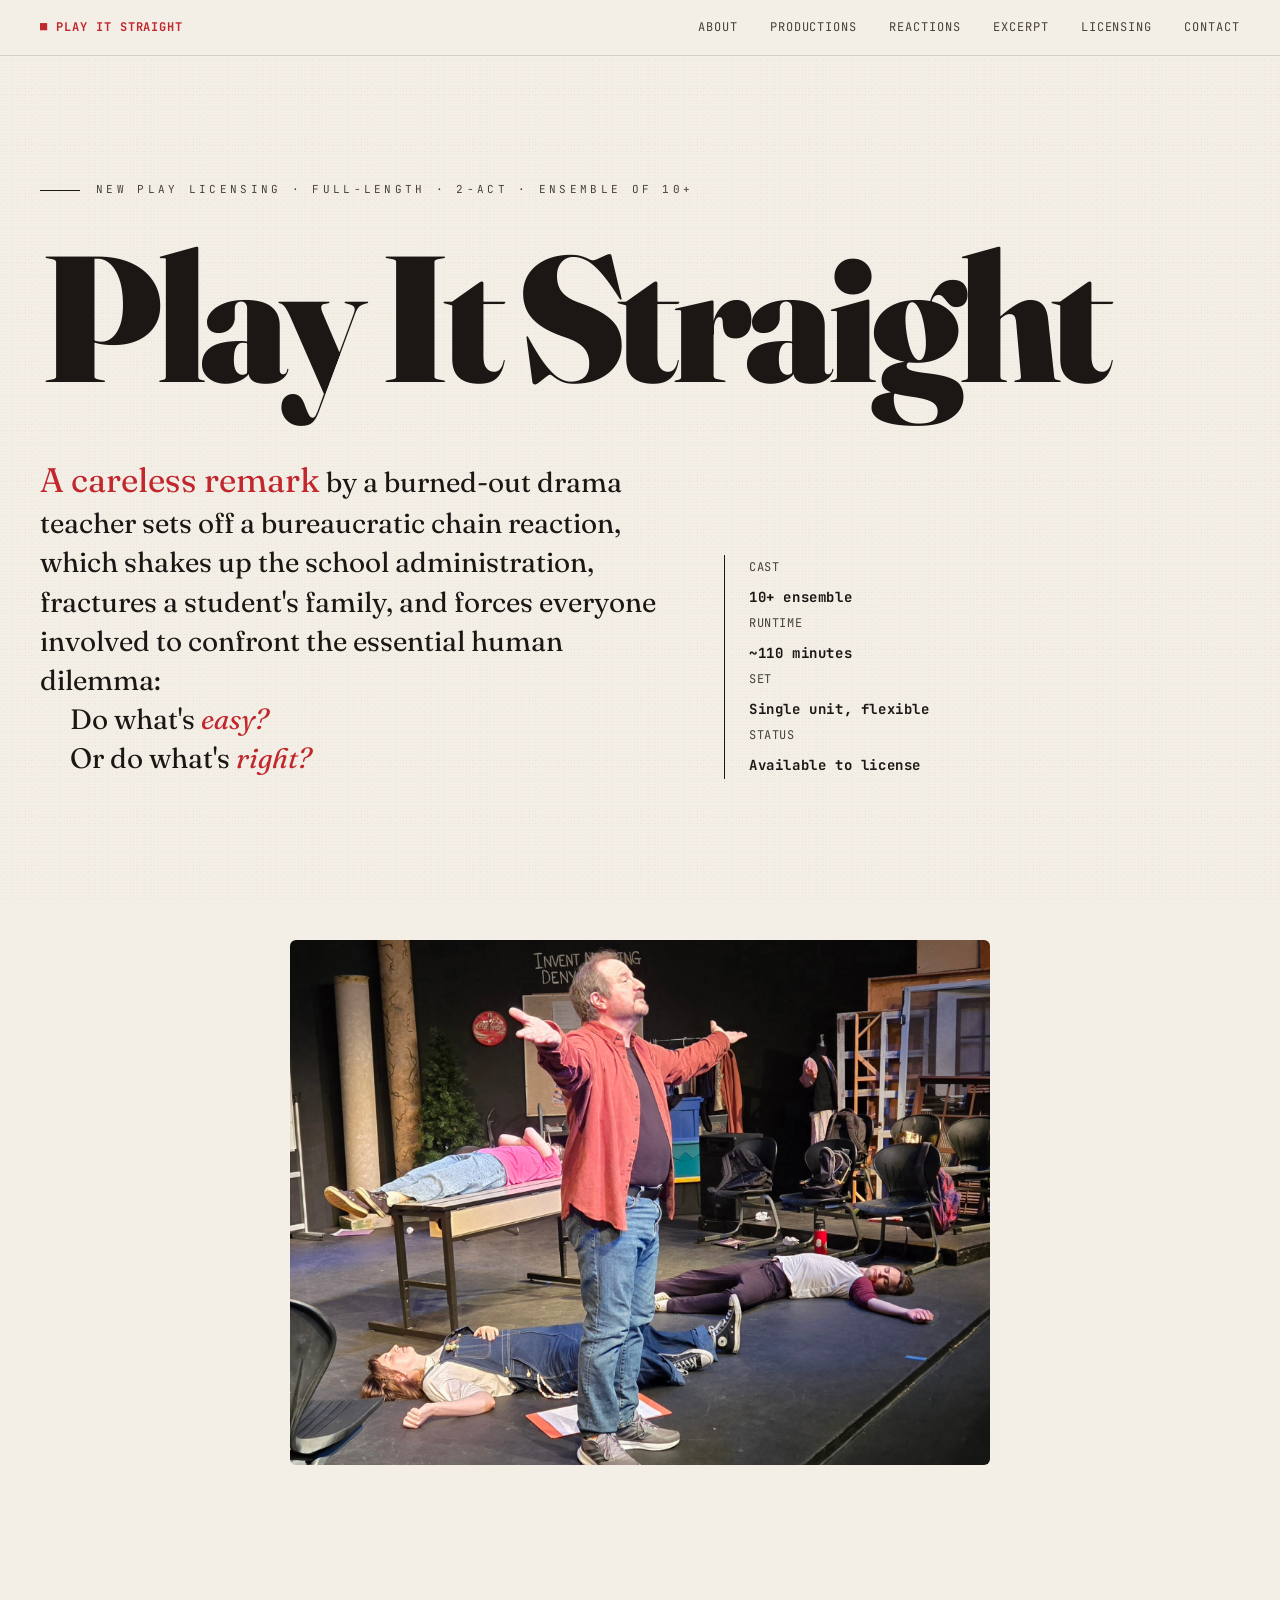
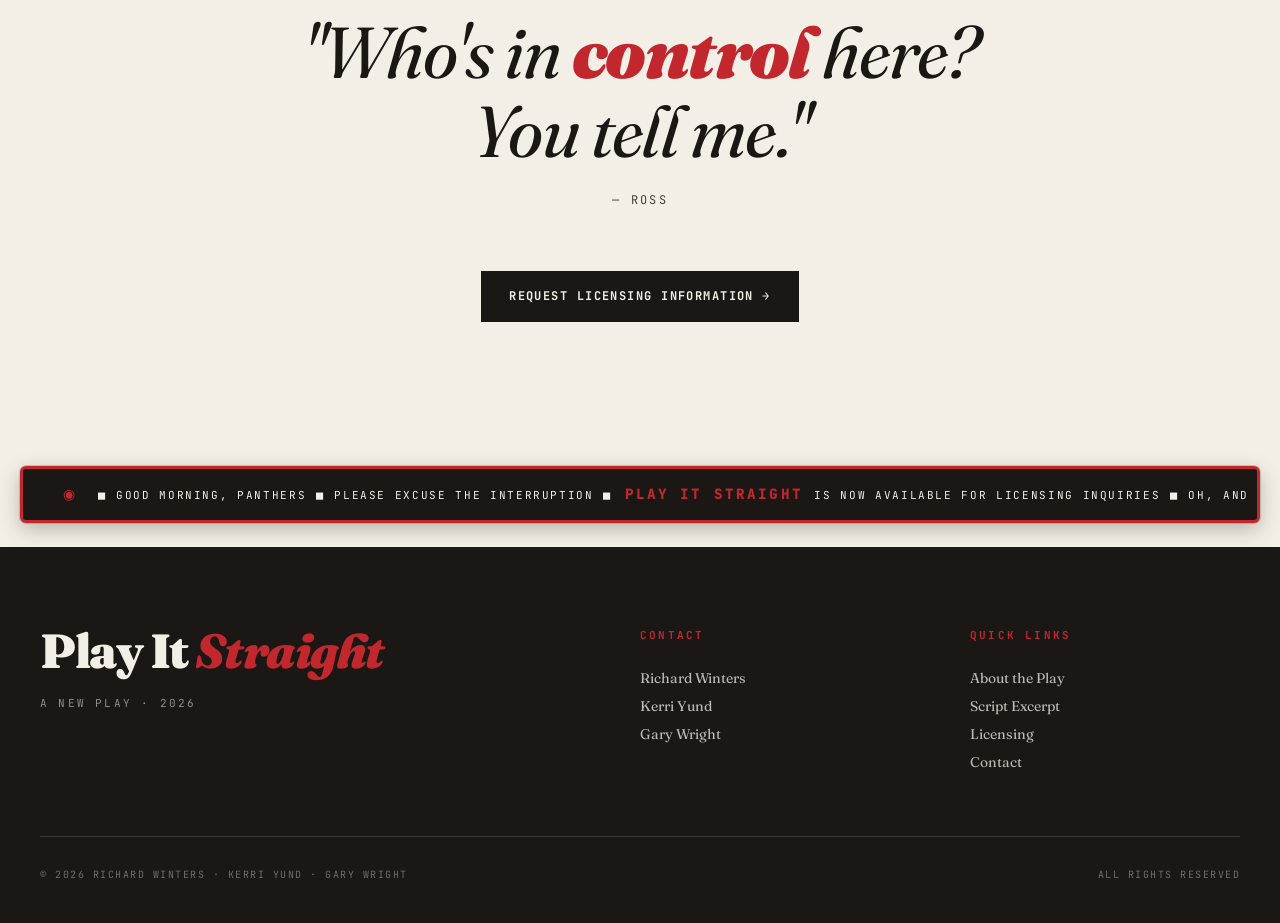
==== commit bfa52c46: "Publish current site: gallery merged into productions, TOTR added, edit-mode, images" ====
--- a/index.html
+++ b/index.html
@@ -1,23 +1,238 @@
 <!DOCTYPE html>
-<html lang="en">
-<head>
-  <meta charset="utf-8" />
-  <meta name="viewport" content="width=device-width, initial-scale=1" />
+<html lang="en"><head>
+  <meta charset="utf-8">
+  <meta name="viewport" content="width=device-width, initial-scale=1">
   <title>Play It Straight — New Play Licensing</title>
-  <meta name="description" content="A sarcastic remark during a high school drama rehearsal sparks a formal inquiry that exposes tensions around censorship, LGBTQ identity, and parental authority. Available for licensing." />
+  <meta name="description" content="A sarcastic remark during a high school drama rehearsal sparks a formal inquiry that exposes tensions around censorship, LGBTQ identity, and parental authority. Available for licensing.">
   <link rel="preconnect" href="https://fonts.googleapis.com">
-  <link rel="preconnect" href="https://fonts.gstatic.com" crossorigin>
-  <link href="https://fonts.googleapis.com/css2?family=Fraunces:ital,opsz,wght@0,9..144,400;0,9..144,700;0,9..144,900;1,9..144,400&family=JetBrains+Mono:wght@400;700&display=swap" rel="stylesheet">
-  <link rel="stylesheet" href="css/styles.css" />
-</head>
-<body>
+  <link rel="preconnect" href="https://fonts.gstatic.com" crossorigin="">
+  <link href="https://fonts.googleapis.com/css2?family=Fraunces:ital,opsz,wght@0,9..144,400;0,9..144,700;0,9..144,900;1,9..144,400&amp;family=JetBrains+Mono:wght@400;700&amp;display=swap" rel="stylesheet">
+  <link rel="stylesheet" href="css/styles.css">
+<style>
+    #edit-toolbar {
+      position: fixed; bottom: 20px; right: 20px; z-index: 99999;
+      display: flex; gap: 8px; align-items: center;
+      font-family: -apple-system, system-ui, sans-serif; font-size: 13px;
+    }
+    #edit-toolbar button {
+      background: #1a1715; color: #f4efe6; border: 1px solid #1a1715;
+      padding: 10px 14px; border-radius: 6px; cursor: pointer;
+      font: inherit; letter-spacing: 0.02em;
+      box-shadow: 0 4px 12px rgba(0,0,0,0.25);
+    }
+    #edit-toolbar button.primary { background: #c1272d; border-color: #c1272d; }
+    #edit-toolbar button:hover { opacity: 0.88; }
+    #edit-toolbar .status { color: #1a1715; background: rgba(244,239,230,0.95);
+      padding: 6px 10px; border-radius: 4px; }
+    body.editing [contenteditable="true"] {
+      outline: 1px dashed rgba(193,39,45,0.45);
+      outline-offset: 2px;
+    }
+    body.editing [contenteditable="true"]:hover {
+      outline: 1px solid rgba(193,39,45,0.85);
+    }
+    body.editing [contenteditable="true"]:focus {
+      outline: 2px solid #c1272d;
+      background: rgba(255,255,200,0.4);
+    }
+  </style><style>
+    #edit-toolbar {
+      position: fixed; bottom: 20px; right: 20px; z-index: 99999;
+      display: flex; gap: 8px; align-items: center;
+      font-family: -apple-system, system-ui, sans-serif; font-size: 13px;
+    }
+    #edit-toolbar button {
+      background: #1a1715; color: #f4efe6; border: 1px solid #1a1715;
+      padding: 10px 14px; border-radius: 6px; cursor: pointer;
+      font: inherit; letter-spacing: 0.02em;
+      box-shadow: 0 4px 12px rgba(0,0,0,0.25);
+    }
+    #edit-toolbar button.primary { background: #c1272d; border-color: #c1272d; }
+    #edit-toolbar button:hover { opacity: 0.88; }
+    #edit-toolbar .status { color: #1a1715; background: rgba(244,239,230,0.95);
+      padding: 6px 10px; border-radius: 4px; }
+    body.editing [contenteditable="true"] {
+      outline: 1px dashed rgba(193,39,45,0.45);
+      outline-offset: 2px;
+    }
+    body.editing [contenteditable="true"]:hover {
+      outline: 1px solid rgba(193,39,45,0.85);
+    }
+    body.editing [contenteditable="true"]:focus {
+      outline: 2px solid #c1272d;
+      background: rgba(255,255,200,0.4);
+    }
+  </style><style>
+    #edit-toolbar {
+      position: fixed; bottom: 20px; right: 20px; z-index: 99999;
+      display: flex; gap: 8px; align-items: center;
+      font-family: -apple-system, system-ui, sans-serif; font-size: 13px;
+    }
+    #edit-toolbar button {
+      background: #1a1715; color: #f4efe6; border: 1px solid #1a1715;
+      padding: 10px 14px; border-radius: 6px; cursor: pointer;
+      font: inherit; letter-spacing: 0.02em;
+      box-shadow: 0 4px 12px rgba(0,0,0,0.25);
+    }
+    #edit-toolbar button.primary { background: #c1272d; border-color: #c1272d; }
+    #edit-toolbar button:hover { opacity: 0.88; }
+    #edit-toolbar .status { color: #1a1715; background: rgba(244,239,230,0.95);
+      padding: 6px 10px; border-radius: 4px; }
+    body.editing [contenteditable="true"] {
+      outline: 1px dashed rgba(193,39,45,0.45);
+      outline-offset: 2px;
+    }
+    body.editing [contenteditable="true"]:hover {
+      outline: 1px solid rgba(193,39,45,0.85);
+    }
+    body.editing [contenteditable="true"]:focus {
+      outline: 2px solid #c1272d;
+      background: rgba(255,255,200,0.4);
+    }
+  </style><style>
+    #edit-toolbar {
+      position: fixed; bottom: 20px; right: 20px; z-index: 99999;
+      display: flex; gap: 8px; align-items: center;
+      font-family: -apple-system, system-ui, sans-serif; font-size: 13px;
+    }
+    #edit-toolbar button {
+      background: #1a1715; color: #f4efe6; border: 1px solid #1a1715;
+      padding: 10px 14px; border-radius: 6px; cursor: pointer;
+      font: inherit; letter-spacing: 0.02em;
+      box-shadow: 0 4px 12px rgba(0,0,0,0.25);
+    }
+    #edit-toolbar button.primary { background: #c1272d; border-color: #c1272d; }
+    #edit-toolbar button:hover { opacity: 0.88; }
+    #edit-toolbar .status { color: #1a1715; background: rgba(244,239,230,0.95);
+      padding: 6px 10px; border-radius: 4px; }
+    body.editing [contenteditable="true"] {
+      outline: 1px dashed rgba(193,39,45,0.45);
+      outline-offset: 2px;
+    }
+    body.editing [contenteditable="true"]:hover {
+      outline: 1px solid rgba(193,39,45,0.85);
+    }
+    body.editing [contenteditable="true"]:focus {
+      outline: 2px solid #c1272d;
+      background: rgba(255,255,200,0.4);
+    }
+  </style><style>
+    #edit-toolbar {
+      position: fixed; bottom: 20px; right: 20px; z-index: 99999;
+      display: flex; gap: 8px; align-items: center;
+      font-family: -apple-system, system-ui, sans-serif; font-size: 13px;
+    }
+    #edit-toolbar button {
+      background: #1a1715; color: #f4efe6; border: 1px solid #1a1715;
+      padding: 10px 14px; border-radius: 6px; cursor: pointer;
+      font: inherit; letter-spacing: 0.02em;
+      box-shadow: 0 4px 12px rgba(0,0,0,0.25);
+    }
+    #edit-toolbar button.primary { background: #c1272d; border-color: #c1272d; }
+    #edit-toolbar button:hover { opacity: 0.88; }
+    #edit-toolbar .status { color: #1a1715; background: rgba(244,239,230,0.95);
+      padding: 6px 10px; border-radius: 4px; }
+    body.editing [contenteditable="true"] {
+      outline: 1px dashed rgba(193,39,45,0.45);
+      outline-offset: 2px;
+    }
+    body.editing [contenteditable="true"]:hover {
+      outline: 1px solid rgba(193,39,45,0.85);
+    }
+    body.editing [contenteditable="true"]:focus {
+      outline: 2px solid #c1272d;
+      background: rgba(255,255,200,0.4);
+    }
+  </style><style>
+    #edit-toolbar {
+      position: fixed; bottom: 20px; right: 20px; z-index: 99999;
+      display: flex; gap: 8px; align-items: center;
+      font-family: -apple-system, system-ui, sans-serif; font-size: 13px;
+    }
+    #edit-toolbar button {
+      background: #1a1715; color: #f4efe6; border: 1px solid #1a1715;
+      padding: 10px 14px; border-radius: 6px; cursor: pointer;
+      font: inherit; letter-spacing: 0.02em;
+      box-shadow: 0 4px 12px rgba(0,0,0,0.25);
+    }
+    #edit-toolbar button.primary { background: #c1272d; border-color: #c1272d; }
+    #edit-toolbar button:hover { opacity: 0.88; }
+    #edit-toolbar .status { color: #1a1715; background: rgba(244,239,230,0.95);
+      padding: 6px 10px; border-radius: 4px; }
+    body.editing [contenteditable="true"] {
+      outline: 1px dashed rgba(193,39,45,0.45);
+      outline-offset: 2px;
+    }
+    body.editing [contenteditable="true"]:hover {
+      outline: 1px solid rgba(193,39,45,0.85);
+    }
+    body.editing [contenteditable="true"]:focus {
+      outline: 2px solid #c1272d;
+      background: rgba(255,255,200,0.4);
+    }
+  </style><style>
+    #edit-toolbar {
+      position: fixed; bottom: 20px; right: 20px; z-index: 99999;
+      display: flex; gap: 8px; align-items: center;
+      font-family: -apple-system, system-ui, sans-serif; font-size: 13px;
+    }
+    #edit-toolbar button {
+      background: #1a1715; color: #f4efe6; border: 1px solid #1a1715;
+      padding: 10px 14px; border-radius: 6px; cursor: pointer;
+      font: inherit; letter-spacing: 0.02em;
+      box-shadow: 0 4px 12px rgba(0,0,0,0.25);
+    }
+    #edit-toolbar button.primary { background: #c1272d; border-color: #c1272d; }
+    #edit-toolbar button:hover { opacity: 0.88; }
+    #edit-toolbar .status { color: #1a1715; background: rgba(244,239,230,0.95);
+      padding: 6px 10px; border-radius: 4px; }
+    body.editing [contenteditable="true"] {
+      outline: 1px dashed rgba(193,39,45,0.45);
+      outline-offset: 2px;
+    }
+    body.editing [contenteditable="true"]:hover {
+      outline: 1px solid rgba(193,39,45,0.85);
+    }
+    body.editing [contenteditable="true"]:focus {
+      outline: 2px solid #c1272d;
+      background: rgba(255,255,200,0.4);
+    }
+  </style><style>
+    #edit-toolbar {
+      position: fixed; bottom: 20px; right: 20px; z-index: 99999;
+      display: flex; gap: 8px; align-items: center;
+      font-family: -apple-system, system-ui, sans-serif; font-size: 13px;
+    }
+    #edit-toolbar button {
+      background: #1a1715; color: #f4efe6; border: 1px solid #1a1715;
+      padding: 10px 14px; border-radius: 6px; cursor: pointer;
+      font: inherit; letter-spacing: 0.02em;
+      box-shadow: 0 4px 12px rgba(0,0,0,0.25);
+    }
+    #edit-toolbar button.primary { background: #c1272d; border-color: #c1272d; }
+    #edit-toolbar button:hover { opacity: 0.88; }
+    #edit-toolbar .status { color: #1a1715; background: rgba(244,239,230,0.95);
+      padding: 6px 10px; border-radius: 4px; }
+    body.editing [contenteditable="true"] {
+      outline: 1px dashed rgba(193,39,45,0.45);
+      outline-offset: 2px;
+    }
+    body.editing [contenteditable="true"]:hover {
+      outline: 1px solid rgba(193,39,45,0.85);
+    }
+    body.editing [contenteditable="true"]:focus {
+      outline: 2px solid #c1272d;
+      background: rgba(255,255,200,0.4);
+    }
+  </style></head>
+<body class="">
   <a class="skip-link" href="#main">Skip to content</a>
 
   <nav>
-    <a href="index.html" class="logo">Play It Straight</a>
+    <a href="index.html" class="logo active">Play It Straight</a>
     <ul>
       <li><a href="about.html">About</a></li>
-      <li><a href="gallery.html">Gallery</a></li>
+      <li><a href="productions.html">Productions</a></li>
       <li><a href="testimonials.html">Reactions</a></li>
       <li><a href="excerpt.html">Excerpt</a></li>
       <li><a href="licensing.html">Licensing</a></li>
@@ -29,7 +244,7 @@
 
     <!-- HERO -->
     <section class="hero">
-      <div class="hero-kicker">New play licensing · Full-length · 2-act · Ensemble of 10</div>
+      <div class="hero-kicker">New play licensing · Full-length · 2-act · Ensemble of 10+</div>
 
       <h1 class="title">
         <span class="word">Play</span>
@@ -39,121 +254,45 @@
 
       <div class="hero-meta">
         <p class="hero-pitch">
-          A high school drama teacher, a conservative deputy, a new assistant principal, and ten students caught in the crossfire of a state where <em>chaos and control</em> have stopped pretending to coexist.
+          <span style="color: #c1272d; font-size: calc(1em + 6px);">A careless remark</span> by a burned-out drama teacher sets off a bureaucratic chain reaction, which shakes up the school administration, fractures a student's family, and forces everyone involved to confront the essential human dilemma:<br>
+          &nbsp;&nbsp;&nbsp;&nbsp;&nbsp;Do what's <em>easy?</em><br>
+          &nbsp;&nbsp;&nbsp;&nbsp;&nbsp;Or do what's <em>right?</em>
         </p>
         <div class="hero-facts">
-          CAST<strong>10 ensemble</strong>
+          CAST<strong>10+ ensemble</strong>
           RUNTIME<strong>~110 minutes</strong>
           SET<strong>Single unit, flexible</strong>
           STATUS<strong>Available to license</strong>
         </div>
       </div>
 
-      <div class="hero-ctas">
-        <a href="contact.html" class="btn btn-primary">Request Licensing Information →</a>
-        <a href="about.html" class="btn btn-secondary">Read More</a>
-      </div>
+    </section>
+
+    <!-- HERO PHOTO -->
+    <section class="reveal visible" style="padding:40px 20px 0; text-align:center;">
+      <figure style="margin:0 auto; max-width:700px;">
+        <div class="photo" style="overflow:hidden; border-radius:6px;">
+          <img src="images/ross-opening.jpg" alt="Ross and students — R25 Production" style="display:block; width:100%; height:auto;">
+        </div>
+        <figcaption class="photo-caption" style="margin-top:12px; text-align:center;"><br></figcaption>
+      </figure>
+    </section>
+
+    <!-- CTA -->
+    <section class="cta-block reveal visible">
+      <div class="cta-quote">
+        "Who's in <span class="accent">control</span> here?<br>You tell me."
+      </div>
+      <div class="cta-attribution">— Ross</div>
+      <a href="contact.html" class="btn btn-primary">Request Licensing Information →</a>
     </section>
 
     <!-- PA ANNOUNCEMENT -->
     <div class="pa-announcement">
       <div class="scroll-text">
-        ◼ PLEASE EXCUSE THE INTERRUPTION ◼ A NEW PLAY BY RICHARD WINTERS, KERRI YUND, AND GARY WRIGHT ◼ NOW AVAILABLE FOR LICENSING INQUIRIES ◼ ROYALTY $100 PER PERFORMANCE ◼ HAVE A GREAT DAY, PANTHERS. GRRR! ◼ PLEASE EXCUSE THE INTERRUPTION ◼ A NEW PLAY BY RICHARD WINTERS, KERRI YUND, AND GARY WRIGHT ◼ NOW AVAILABLE FOR LICENSING INQUIRIES ◼ ROYALTY $100 PER PERFORMANCE ◼ HAVE A GREAT DAY, PANTHERS. GRRR! ◼
+        ◼ GOOD MORNING, PANTHERS ◼ PLEASE EXCUSE THE INTERRUPTION ◼ <span class="marquee-title">PLAY IT STRAIGHT</span> IS NOW AVAILABLE FOR LICENSING INQUIRIES ◼ OH, AND THE BOY'S BATHROOM IS NOW CLOSED FOR REPAIRS… AGAIN ◼ HAVE A GREAT DAY, PANTHERS! GRRR!! ◼ GOOD MORNING, PANTHERS ◼ PLEASE EXCUSE THE INTERRUPTION ◼ <span class="marquee-title">PLAY IT STRAIGHT</span> IS NOW AVAILABLE FOR LICENSING INQUIRIES ◼ OH, AND THE BOY'S BATHROOM IS NOW CLOSED FOR REPAIRS… AGAIN ◼ HAVE A GREAT DAY, PANTHERS! GRRR!! ◼
       </div>
     </div>
-
-    <!-- THE PLAY -->
-    <section id="the-play" class="reveal">
-      <div class="section-label"><span class="num">01</span> — The Play</div>
-      <h2 class="section-heading">A comedy about the <em>impossible</em> job of teaching teenagers to tell the truth.</h2>
-
-      <div class="play-intro">
-        <div>
-          <p class="lead">Ross has been teaching high school drama for longer than most of his students have been alive, and he'd tell you he's pretty good at it — as long as nobody gets in his way.</p>
-          <p>Then a throwaway sarcastic line in rehearsal gets reported to a deputy sheriff. A new assistant principal discovers her district has a mandatory outing policy. A student's Bible painting of a smiling Jesus collides with online rage-radio. And the Spring production of <em>Romeo and Juliet</em> starts falling apart in ways Shakespeare never imagined.</p>
-        </div>
-        <div>
-          <p>Written by three theater makers with decades of classroom experience between them, <em>Play It Straight</em> looks at what happens when the adults who are supposed to be in charge are the ones most out of their depth — and the kids, for once, are the ones holding the line.</p>
-          <p>It's a play about control. About chaos. About whether the two can share a room without killing each other. And about what a teacher owes to a student when the law says one thing and the kid's life says another.</p>
-          <div class="tags">
-            <span class="tag">Identity</span>
-            <span class="tag">Student Agency</span>
-            <span class="tag">LGBTQ+ Themes</span>
-            <span class="tag">Comedy + Drama</span>
-          </div>
-        </div>
-      </div>
-
-      <div class="facts-grid">
-        <div class="fact">
-          <div class="fact-label">Ensemble</div>
-          <div class="fact-value">10 <span class="unit">4 adults / 6 students</span></div>
-        </div>
-        <div class="fact">
-          <div class="fact-label">Runtime</div>
-          <div class="fact-value">110<span class="unit">minutes, two acts</span></div>
-        </div>
-        <div class="fact">
-          <div class="fact-label">Genre</div>
-          <div class="fact-value">Comedy<span class="unit">with serious teeth</span></div>
-        </div>
-        <div class="fact">
-          <div class="fact-label">Royalty</div>
-          <div class="fact-value">$100<span class="unit">per performance</span></div>
-        </div>
-      </div>
-    </section>
-
-    <!-- EXCERPT -->
-    <div class="excerpt-block reveal">
-      <div class="excerpt-inner">
-        <div class="section-label"><span class="num">02</span> — From the Script</div>
-        <div class="stage-direction">
-          Lights up to reveal ROSS, a high school Drama teacher, standing in front of what appear to be 3 dead students. JENNY lies in state, on a funeral bier; IVAN is sprawled downstage of her, his face gory with blood which has gushed from his mouth; HOPE lies nearby, a cup in her hand, a dagger and an open binder just downstage of her head.
-        </div>
-        <div class="speaker">ROSS</div>
-        <div class="dialogue">
-          Most important thing about teaching? Control the classroom. If you can't do that, nothing else you do is gonna matter.
-          <span class="pause">(gestures at the corpses)</span>
-          This, right here? First time I've felt in control since last Tuesday. It won't last, but can we just take a moment to enjoy it together?
-          <span class="pause">(deep, meditative breath)</span>
-          <span class="punchline">This is nice.</span>
-        </div>
-      </div>
-    </div>
-
-    <!-- WRITERS -->
-    <section id="writers" class="reveal">
-      <div class="section-label"><span class="num">03</span> — Writers</div>
-      <h2 class="section-heading">Three writers. <em>One</em> play.</h2>
-
-      <div class="playwrights-grid">
-        <div class="playwright">
-          <div class="playwright-name">Richard Winters</div>
-          <div class="playwright-role">Playwright</div>
-          <p class="playwright-bio">Bio placeholder — a short paragraph about Richard's theater background, teaching work, and what brought him to this story.</p>
-        </div>
-        <div class="playwright">
-          <div class="playwright-name">Kerri Yund</div>
-          <div class="playwright-role">Playwright</div>
-          <p class="playwright-bio">Bio placeholder — a short paragraph about Kerri's work in theater and education, and what she brings to the collaboration.</p>
-        </div>
-        <div class="playwright">
-          <div class="playwright-name">Gary Wright</div>
-          <div class="playwright-role">Playwright</div>
-          <p class="playwright-bio">Bio placeholder — a short paragraph about Gary's writing and theater experience, and his perspective on the material.</p>
-        </div>
-      </div>
-    </section>
-
-    <!-- CTA -->
-    <section class="cta-block reveal">
-      <div class="cta-quote">
-        "Who's in <span class="accent">control</span> here?<br>You tell me."
-      </div>
-      <div class="cta-attribution">— Ross, End of Act One</div>
-      <a href="contact.html" class="btn btn-primary">Request Licensing Information →</a>
-    </section>
 
   </main>
 
@@ -161,7 +300,7 @@
     <div class="footer-inner">
       <div>
         <div class="footer-title">Play It <em>Straight</em></div>
-        <div class="footer-tag">A new play · <span data-year></span></div>
+        <div class="footer-tag">A new play · <span data-year="">2026</span></div>
       </div>
       <div class="footer-col">
         <h4>Contact</h4>
@@ -172,18 +311,19 @@
       <div class="footer-col">
         <h4>Quick Links</h4>
         <a href="about.html">About the Play</a>
-        <a href="gallery.html">Gallery</a>
         <a href="excerpt.html">Script Excerpt</a>
         <a href="licensing.html">Licensing</a>
         <a href="contact.html">Contact</a>
       </div>
     </div>
     <div class="footer-bottom">
-      <div>© <span data-year></span> Richard Winters · Kerri Yund · Gary Wright</div>
+      <div>© <span data-year="">2026</span> Richard Winters · Kerri Yund · Gary Wright</div>
       <div>All rights reserved</div>
     </div>
   </footer>
 
   <script src="js/main.js"></script>
-</body>
-</html>
+  <script src="js/edit-mode.js"></script>
+
+
+</body></html>
--- a/css/styles.css
+++ b/css/styles.css
@@ -270,6 +270,10 @@
   font-size: 11px;
   letter-spacing: 0.15em;
   text-transform: uppercase;
+  border: 3px solid var(--blood);
+  border-radius: 6px;
+  margin: 24px 20px;
+  box-shadow: 0 0 0 1px rgba(0,0,0,0.15), 0 6px 20px rgba(0,0,0,0.25);
   display: flex;
   align-items: center;
   gap: 20px;
@@ -294,6 +298,20 @@
 .pa-announcement .scroll-text {
   white-space: nowrap;
   animation: scroll-left 40s linear infinite;
+}
+
+.marquee-title {
+  color: #c1272d;
+  font-weight: 900;
+  font-size: 1.3em;
+  letter-spacing: 0.15em;
+  padding: 0 0.2em;
+  animation: marquee-flash 1s steps(2, end) infinite;
+}
+
+@keyframes marquee-flash {
+  0%, 50%  { color: #c1272d; text-shadow: 0 0 8px rgba(193,39,45,0.6); }
+  51%, 100% { color: #fff2a8; text-shadow: 0 0 12px rgba(255,220,80,0.9); }
 }
 
 @keyframes scroll-left {
@@ -408,13 +426,15 @@
   color: var(--blood);
 }
 
-/* ===== EXCERPT BLOCK (dark) ===== */
+/* ===== EXCERPT BLOCK (light) ===== */
 .excerpt-block {
-  background: var(--ink);
-  color: var(--paper);
+  background: var(--paper);
+  color: var(--ink);
   padding: 100px 40px;
   position: relative;
   z-index: 2;
+  border-top: 1px solid rgba(26, 23, 21, 0.12);
+  border-bottom: 1px solid rgba(26, 23, 21, 0.12);
 }
 
 .excerpt-inner {
@@ -422,17 +442,17 @@
   margin: 0 auto;
 }
 
-.excerpt-block .section-label { color: rgba(244, 239, 230, 0.6); }
+.excerpt-block .section-label { color: rgba(26, 23, 21, 0.6); }
 
 .stage-direction {
   font-family: 'JetBrains Mono', monospace;
-  font-size: 12px;
+  font-size: 13px;
   letter-spacing: 0.05em;
-  color: rgba(244, 239, 230, 0.55);
+  color: rgba(26, 23, 21, 0.7);
   line-height: 1.8;
   margin-bottom: 40px;
   padding-left: 20px;
-  border-left: 1px solid rgba(244, 239, 230, 0.2);
+  border-left: 2px solid rgba(26, 23, 21, 0.25);
   font-style: italic;
 }
 
@@ -451,12 +471,13 @@
   font-size: clamp(22px, 2.5vw, 30px);
   line-height: 1.4;
   font-weight: 400;
+  color: var(--ink);
 }
 
 .dialogue .pause {
   font-family: 'JetBrains Mono', monospace;
   font-size: 14px;
-  color: rgba(244, 239, 230, 0.55);
+  color: rgba(26, 23, 21, 0.6);
   font-style: italic;
   letter-spacing: 0.1em;
   display: block;
@@ -464,21 +485,22 @@
 }
 
 .dialogue .punchline {
-  display: block;
-  margin-top: 32px;
-  font-weight: 900;
-  font-size: clamp(32px, 4vw, 48px);
-  line-height: 1.1;
-  color: var(--paper);
+  display: inline;
+  font-weight: 400;
+  font-size: inherit;
+  line-height: inherit;
+  color: var(--ink);
 }
 
 /* ===== FULL SCRIPT PAGE (excerpt.html) ===== */
 .script-page {
-  background: var(--ink);
-  color: var(--paper);
+  background: var(--paper);
+  color: var(--ink);
   padding: 80px 40px;
   position: relative;
   z-index: 2;
+  border-top: 1px solid rgba(26, 23, 21, 0.12);
+  border-bottom: 1px solid rgba(26, 23, 21, 0.12);
 }
 
 .script-container {
@@ -494,7 +516,7 @@
   color: var(--blood);
   margin-bottom: 32px;
   margin-top: 60px;
-  border-top: 1px solid rgba(244, 239, 230, 0.15);
+  border-top: 1px solid rgba(26, 23, 21, 0.15);
   padding-top: 32px;
 }
 
@@ -503,12 +525,12 @@
 .script-stage-dir {
   font-family: 'JetBrains Mono', monospace;
   font-size: 13px;
-  color: rgba(244, 239, 230, 0.55);
+  color: rgba(26, 23, 21, 0.7);
   font-style: italic;
   line-height: 1.8;
   margin: 24px 0;
   padding-left: 20px;
-  border-left: 1px solid rgba(244, 239, 230, 0.2);
+  border-left: 2px solid rgba(26, 23, 21, 0.25);
 }
 
 .script-character {
@@ -526,7 +548,7 @@
   font-family: 'Fraunces', serif;
   font-size: 20px;
   line-height: 1.6;
-  color: var(--paper);
+  color: var(--ink);
 }
 
 /* ===== FACTS GRID ===== */
@@ -705,7 +727,7 @@
   color: var(--blood);
 }
 
-/* ===== PHOTO PLACEHOLDER ===== */
+/* ===== PHOTOS ===== */
 .photo-placeholder {
   background: var(--paper-dark);
   border: 1px dashed var(--rule);
@@ -718,6 +740,121 @@
   letter-spacing: 0.1em;
   text-transform: uppercase;
   color: var(--ink-soft);
+}
+
+.photo {
+  position: relative;
+  overflow: hidden;
+  aspect-ratio: 4/3;
+  background: var(--paper-dark);
+}
+
+.photo img {
+  width: 100%;
+  height: 100%;
+  object-fit: cover;
+  display: block;
+  transition: transform 0.5s ease;
+}
+
+.photo:hover img {
+  transform: scale(1.03);
+}
+
+.photo-caption {
+  font-family: 'JetBrains Mono', monospace;
+  font-size: 10px;
+  letter-spacing: 0.15em;
+  text-transform: uppercase;
+  color: var(--ink-soft);
+  margin-top: 10px;
+}
+
+.photo-hero {
+  aspect-ratio: 16/9;
+  margin-bottom: 40px;
+}
+
+/* ===== PRODUCTIONS PAGE ===== */
+.production {
+  padding: 80px 0;
+  border-bottom: 1px solid var(--rule);
+}
+
+.production:last-child { border-bottom: none; }
+
+.production-header {
+  display: grid;
+  grid-template-columns: 1fr 2fr;
+  gap: 40px;
+  align-items: start;
+  margin-bottom: 48px;
+}
+
+.production-date {
+  font-family: 'JetBrains Mono', monospace;
+  font-size: 11px;
+  letter-spacing: 0.3em;
+  text-transform: uppercase;
+  color: var(--blood);
+}
+
+.production-venue {
+  font-family: 'Fraunces', serif;
+  font-size: clamp(32px, 4vw, 56px);
+  font-weight: 900;
+  line-height: 1;
+  letter-spacing: -0.02em;
+  margin-bottom: 12px;
+}
+
+.production-location {
+  font-family: 'JetBrains Mono', monospace;
+  font-size: 12px;
+  letter-spacing: 0.1em;
+  color: var(--ink-soft);
+}
+
+.production-meta {
+  display: flex;
+  flex-wrap: wrap;
+  gap: 8px;
+  margin: 24px 0;
+}
+
+.production-body {
+  font-size: 18px;
+  line-height: 1.7;
+  max-width: 780px;
+  margin-bottom: 32px;
+}
+
+.production-quote {
+  border-left: 3px solid var(--blood);
+  padding-left: 24px;
+  margin: 32px 0 40px;
+  font-family: 'Fraunces', serif;
+  font-style: italic;
+  font-size: 22px;
+  line-height: 1.5;
+  max-width: 780px;
+}
+
+.production-quote cite {
+  display: block;
+  margin-top: 16px;
+  font-family: 'JetBrains Mono', monospace;
+  font-style: normal;
+  font-size: 11px;
+  letter-spacing: 0.15em;
+  text-transform: uppercase;
+  color: var(--blood);
+}
+
+.production-photos {
+  display: grid;
+  grid-template-columns: repeat(3, 1fr);
+  gap: 12px;
 }
 
 /* ===== FORM ===== */
@@ -916,4 +1053,7 @@
   .section-alt { padding: 60px 20px; }
   .form-row { grid-template-columns: 1fr; }
   .cta-block { padding: 80px 20px; }
-}
+  .production-header { grid-template-columns: 1fr; gap: 16px; }
+  .production-photos { grid-template-columns: 1fr; }
+  .production { padding: 50px 0; }
+}
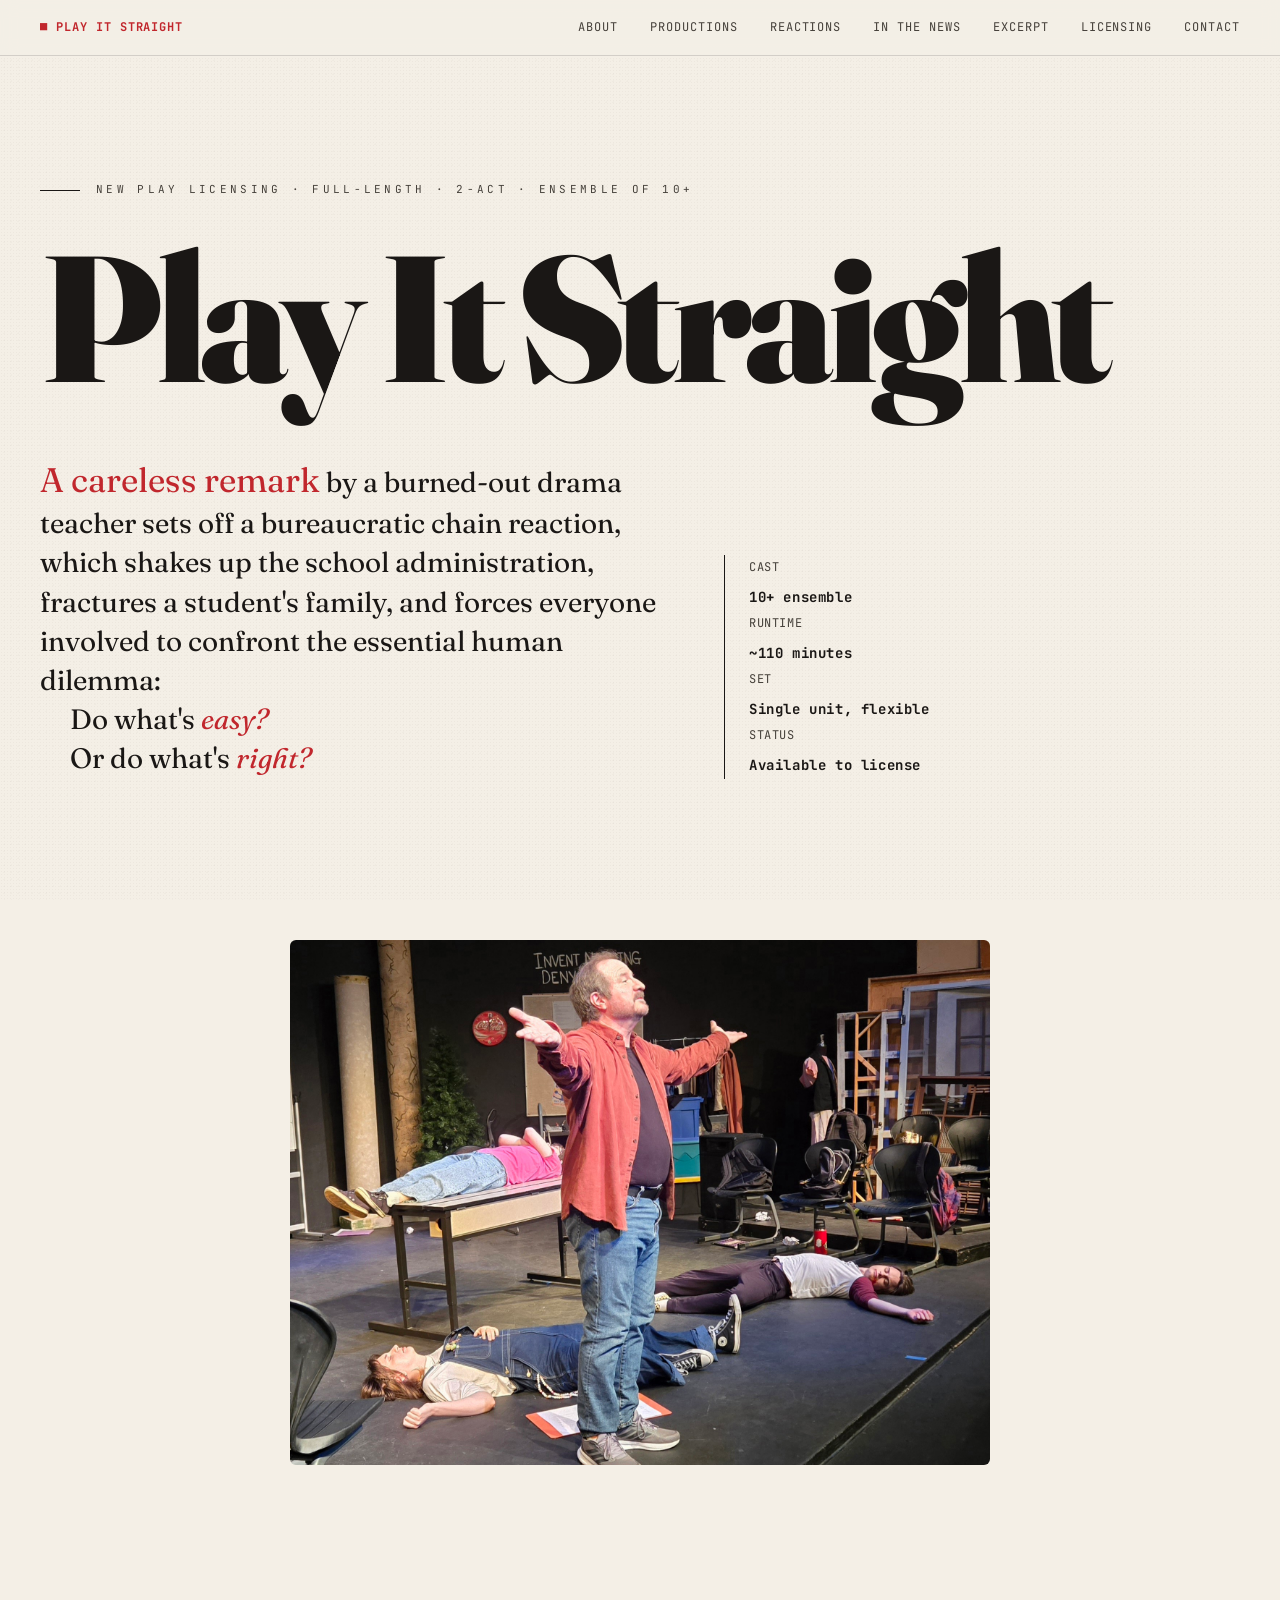
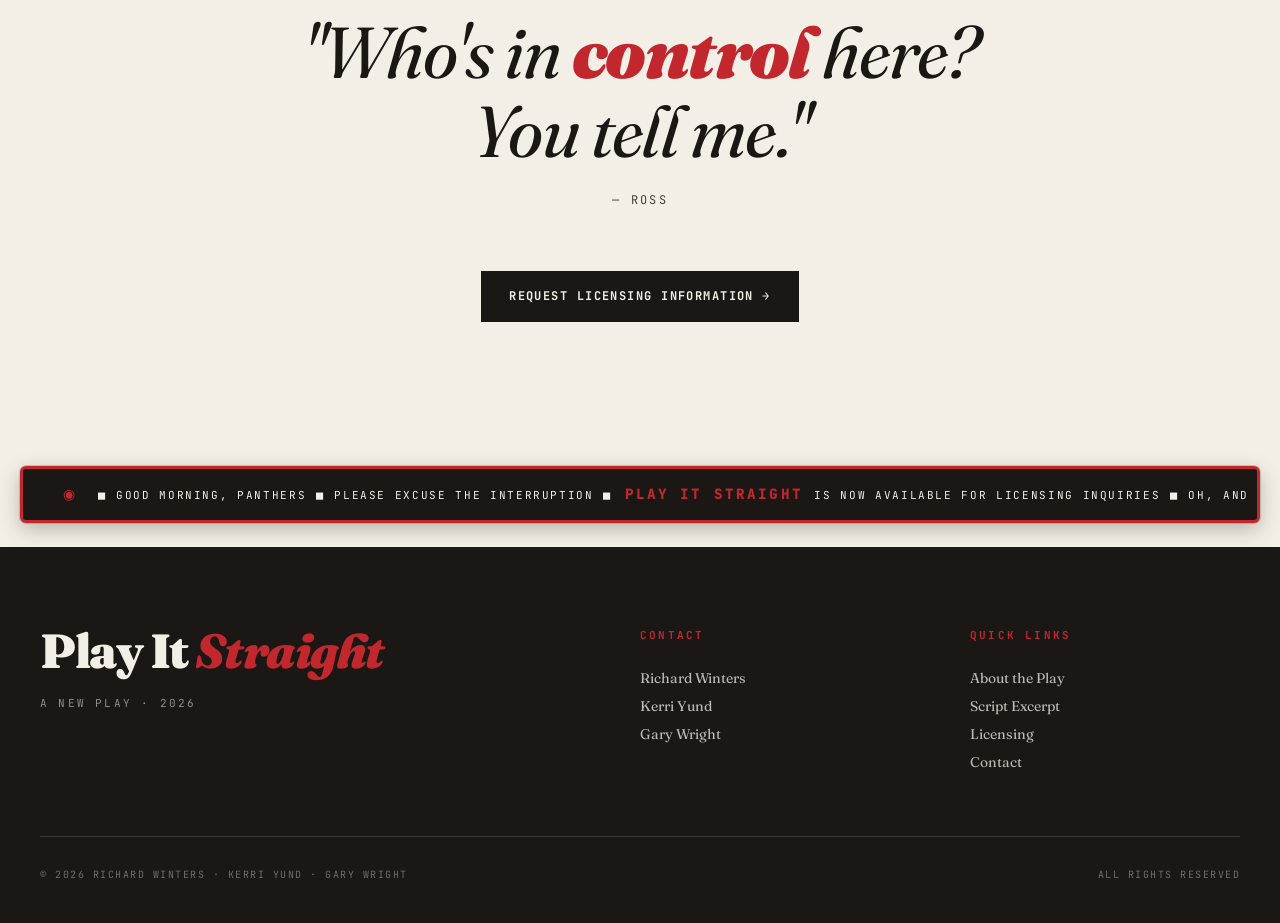
==== commit a3071e7d: "Add In The News page and nav link" ====
--- a/index.html
+++ b/index.html
@@ -8,6 +8,20 @@
   <link rel="preconnect" href="https://fonts.gstatic.com" crossorigin="">
   <link href="https://fonts.googleapis.com/css2?family=Fraunces:ital,opsz,wght@0,9..144,400;0,9..144,700;0,9..144,900;1,9..144,400&amp;family=JetBrains+Mono:wght@400;700&amp;display=swap" rel="stylesheet">
   <link rel="stylesheet" href="css/styles.css">
+  <link rel="icon" type="image/svg+xml" href="data:image/svg+xml,%3Csvg xmlns=%22http://www.w3.org/2000/svg%22 viewBox=%220 0 64 64%22%3E%3Crect width=%2264%22 height=%2264%22 fill=%22%23c1272d%22 rx=%228%22/%3E%3Ctext x=%2232%22 y=%2245%22 font-family=%22Georgia,serif%22 font-size=%2238%22 font-weight=%22900%22 fill=%22%23f4efe6%22 text-anchor=%22middle%22%3EP%3C/text%3E%3C/svg%3E">
+  <link rel="canonical" href="https://play-it-straight.com/">
+  <meta property="og:type" content="website">
+  <meta property="og:url" content="https://play-it-straight.com/">
+  <meta property="og:title" content="Play It Straight — A new play about high school, censorship, and courage">
+  <meta property="og:description" content="A drama teacher's careless remark ignites a battle over classroom speech, LGBTQ student safety, and a family torn apart. Full-length, 2-act, ensemble of 10+. Available for licensing.">
+  <meta property="og:image" content="https://play-it-straight.com/images/ross-opening.jpg">
+  <meta property="og:image:width" content="1200">
+  <meta property="og:image:height" content="800">
+  <meta property="og:site_name" content="Play It Straight">
+  <meta name="twitter:card" content="summary_large_image">
+  <meta name="twitter:title" content="Play It Straight — A new play about high school, censorship, and courage">
+  <meta name="twitter:description" content="A drama teacher's careless remark ignites a battle over classroom speech, LGBTQ student safety, and a family torn apart. Full-length, 2-act, ensemble of 10+. Available for licensing.">
+  <meta name="twitter:image" content="https://play-it-straight.com/images/ross-opening.jpg">
 <style>
     #edit-toolbar {
       position: fixed; bottom: 20px; right: 20px; z-index: 99999;
@@ -224,7 +238,24 @@
       outline: 2px solid #c1272d;
       background: rgba(255,255,200,0.4);
     }
-  </style></head>
+  </style>  <script type="application/ld+json">
+  {
+    "@context": "https://schema.org",
+    "@type": "CreativeWork",
+    "name": "Play It Straight",
+    "genre": ["Drama", "Comedy"],
+    "author": [
+      {"@type": "Person", "name": "Richard Winters"},
+      {"@type": "Person", "name": "Kerri Yund"},
+      {"@type": "Person", "name": "Gary Wright"}
+    ],
+    "description": "A drama teacher's careless remark ignites a battle over classroom speech, LGBTQ student safety, and a family torn apart. Full-length, 2-act, ensemble of 10+.",
+    "image": "https://play-it-straight.com/images/ross-opening.jpg",
+    "url": "https://play-it-straight.com/",
+    "inLanguage": "en"
+  }
+  </script>
+</head>
 <body class="">
   <a class="skip-link" href="#main">Skip to content</a>
 
@@ -234,6 +265,7 @@
       <li><a href="about.html">About</a></li>
       <li><a href="productions.html">Productions</a></li>
       <li><a href="testimonials.html">Reactions</a></li>
+      <li><a href="news.html">In The News</a></li>
       <li><a href="excerpt.html">Excerpt</a></li>
       <li><a href="licensing.html">Licensing</a></li>
       <li><a href="contact.html">Contact</a></li>
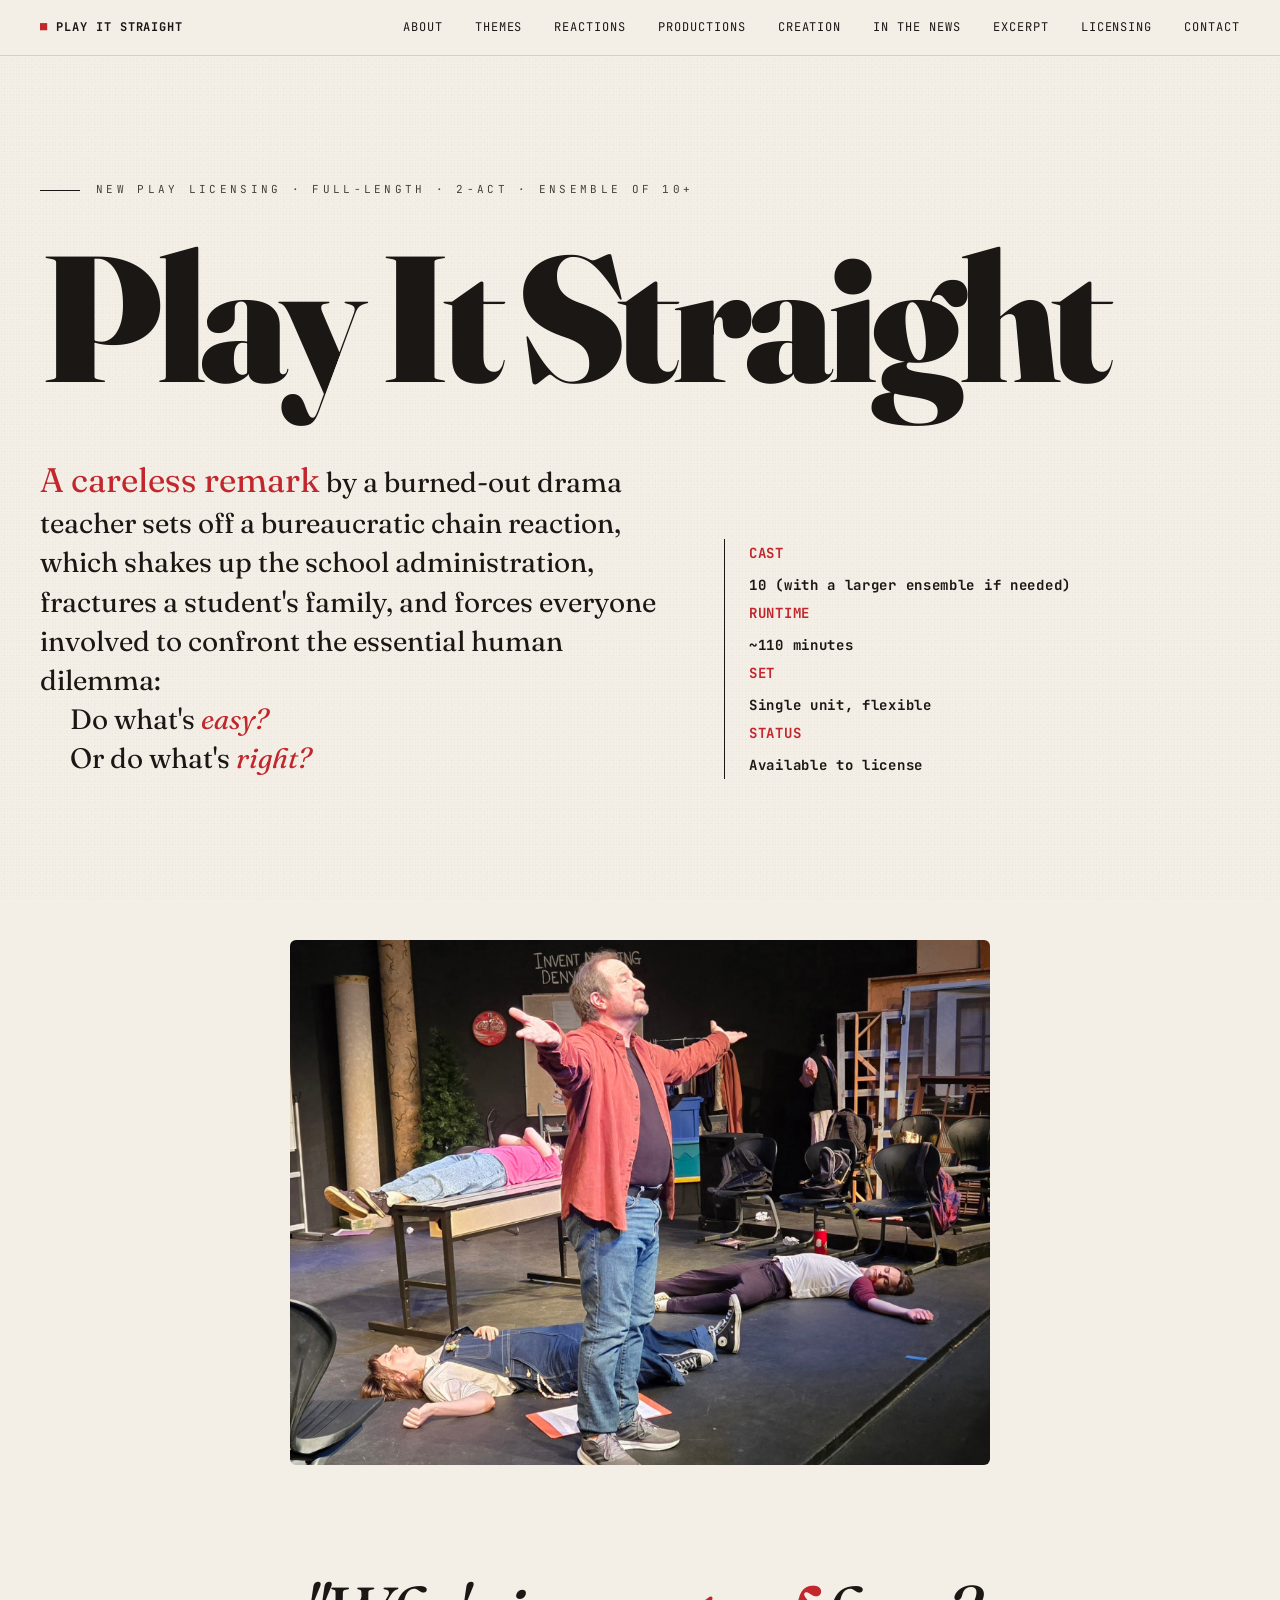
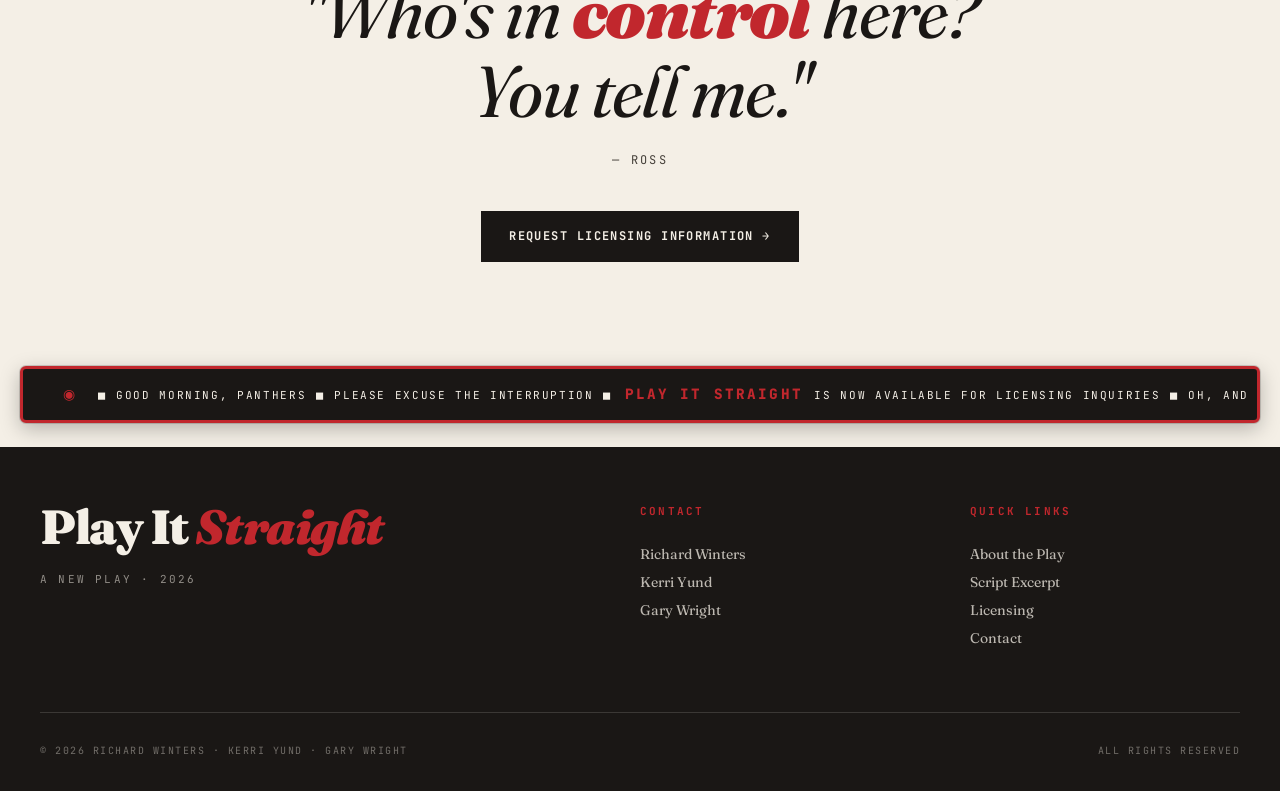
==== commit 96d32d9e: "Split About into Themes/Creation pages, restructure nav & Licensing, testimonials masonry, audience " ====
--- a/index.html
+++ b/index.html
@@ -255,7 +255,34 @@
     "inLanguage": "en"
   }
   </script>
-</head>
+<style>
+    #edit-toolbar {
+      position: fixed; bottom: 20px; right: 20px; z-index: 99999;
+      display: flex; gap: 8px; align-items: center;
+      font-family: -apple-system, system-ui, sans-serif; font-size: 13px;
+    }
+    #edit-toolbar button {
+      background: #1a1715; color: #f4efe6; border: 1px solid #1a1715;
+      padding: 10px 14px; border-radius: 6px; cursor: pointer;
+      font: inherit; letter-spacing: 0.02em;
+      box-shadow: 0 4px 12px rgba(0,0,0,0.25);
+    }
+    #edit-toolbar button.primary { background: #c1272d; border-color: #c1272d; }
+    #edit-toolbar button:hover { opacity: 0.88; }
+    #edit-toolbar .status { color: #1a1715; background: rgba(244,239,230,0.95);
+      padding: 6px 10px; border-radius: 4px; }
+    body.editing [contenteditable="true"] {
+      outline: 1px dashed rgba(193,39,45,0.45);
+      outline-offset: 2px;
+    }
+    body.editing [contenteditable="true"]:hover {
+      outline: 1px solid rgba(193,39,45,0.85);
+    }
+    body.editing [contenteditable="true"]:focus {
+      outline: 2px solid #c1272d;
+      background: rgba(255,255,200,0.4);
+    }
+  </style></head>
 <body class="">
   <a class="skip-link" href="#main">Skip to content</a>
 
@@ -263,8 +290,10 @@
     <a href="index.html" class="logo active">Play It Straight</a>
     <ul>
       <li><a href="about.html">About</a></li>
+      <li><a href="themes.html">Themes</a></li>
+      <li><a href="testimonials.html">Reactions</a></li>
       <li><a href="productions.html">Productions</a></li>
-      <li><a href="testimonials.html">Reactions</a></li>
+      <li><a href="writers.html">Creation</a></li>
       <li><a href="news.html">In The News</a></li>
       <li><a href="excerpt.html">Excerpt</a></li>
       <li><a href="licensing.html">Licensing</a></li>
@@ -291,7 +320,7 @@
           &nbsp;&nbsp;&nbsp;&nbsp;&nbsp;Or do what's <em>right?</em>
         </p>
         <div class="hero-facts">
-          CAST<strong>10+ ensemble</strong>
+          CAST<strong>10 (with a larger ensemble if needed)</strong>
           RUNTIME<strong>~110 minutes</strong>
           SET<strong>Single unit, flexible</strong>
           STATUS<strong>Available to license</strong>
--- a/css/styles.css
+++ b/css/styles.css
@@ -93,13 +93,13 @@
 }
 
 nav a {
-  color: var(--ink-soft);
+  color: var(--ink);
   text-decoration: none;
   transition: color 0.2s;
 }
 
-nav a:hover,
-nav a.active { color: var(--blood); }
+nav a:hover { color: var(--blood); }
+nav a.active { color: var(--ink); font-weight: 700; }
 
 /* ===== HERO (home page) ===== */
 .hero {
@@ -166,10 +166,11 @@
   border-left: 1px solid var(--ink);
   padding-left: 24px;
   font-family: 'JetBrains Mono', monospace;
-  font-size: 12px;
+  font-size: 14px;
   letter-spacing: 0.05em;
   line-height: 2;
-  color: var(--ink-soft);
+  color: var(--blood);
+  font-weight: 700;
 }
 
 .hero-facts strong {
@@ -189,7 +190,7 @@
 
 /* ===== PAGE HEADER (inner pages) ===== */
 .page-header {
-  padding: 140px 40px 60px;
+  padding: 90px 40px 40px;
   position: relative;
   z-index: 2;
   max-width: 1280px;
@@ -321,7 +322,7 @@
 
 /* ===== SECTIONS ===== */
 section {
-  padding: 100px 40px;
+  padding: 70px 40px;
   max-width: 1280px;
   margin: 0 auto;
   position: relative;
@@ -348,7 +349,7 @@
   font-size: clamp(42px, 6vw, 78px);
   line-height: 1;
   letter-spacing: -0.03em;
-  margin-bottom: 50px;
+  margin-bottom: 32px;
   max-width: 900px;
 }
 
@@ -358,7 +359,7 @@
 .section-alt {
   background: var(--paper-dark);
   max-width: none;
-  padding: 80px 40px;
+  padding: 56px 40px;
   position: relative;
   z-index: 2;
 }
@@ -430,7 +431,7 @@
 .excerpt-block {
   background: var(--paper);
   color: var(--ink);
-  padding: 100px 40px;
+  padding: 70px 40px;
   position: relative;
   z-index: 2;
   border-top: 1px solid rgba(26, 23, 21, 0.12);
@@ -496,7 +497,7 @@
 .script-page {
   background: var(--paper);
   color: var(--ink);
-  padding: 80px 40px;
+  padding: 56px 40px;
   position: relative;
   z-index: 2;
   border-top: 1px solid rgba(26, 23, 21, 0.12);
@@ -514,8 +515,8 @@
   letter-spacing: 0.3em;
   text-transform: uppercase;
   color: var(--blood);
-  margin-bottom: 32px;
-  margin-top: 60px;
+  margin-bottom: 24px;
+  margin-top: 40px;
   border-top: 1px solid rgba(26, 23, 21, 0.15);
   padding-top: 32px;
 }
@@ -558,7 +559,7 @@
   gap: 2px;
   background: var(--ink);
   border: 1px solid var(--ink);
-  margin-top: 60px;
+  margin-top: 40px;
 }
 
 .fact {
@@ -696,16 +697,22 @@
 
 /* ===== TESTIMONIALS ===== */
 .testimonials-grid {
-  display: grid;
-  grid-template-columns: 1fr 1fr;
-  gap: 2px;
-  background: var(--ink);
-  border: 1px solid var(--ink);
+  column-count: 2;
+  column-gap: 24px;
+}
+
+.testimonials-grid .testimonial-card {
+  break-inside: avoid;
+  display: inline-block;
+  width: 100%;
+  margin: 0 0 24px;
 }
 
 .testimonial-card {
   background: var(--paper);
   padding: 40px;
+  border: 1px solid rgba(26, 23, 21, 0.12);
+  border-radius: 4px;
   transition: background 0.2s;
 }
 
@@ -917,7 +924,7 @@
 /* ===== CTA BLOCK ===== */
 .cta-block {
   text-align: center;
-  padding: 120px 40px;
+  padding: 80px 40px;
   position: relative;
   z-index: 2;
   max-width: none;
@@ -942,14 +949,14 @@
   letter-spacing: 0.2em;
   text-transform: uppercase;
   color: var(--ink-soft);
-  margin-bottom: 60px;
+  margin-bottom: 40px;
 }
 
 /* ===== FOOTER ===== */
 footer {
   background: var(--ink);
   color: var(--paper);
-  padding: 80px 40px 40px;
+  padding: 56px 40px 32px;
   position: relative;
   z-index: 2;
 }
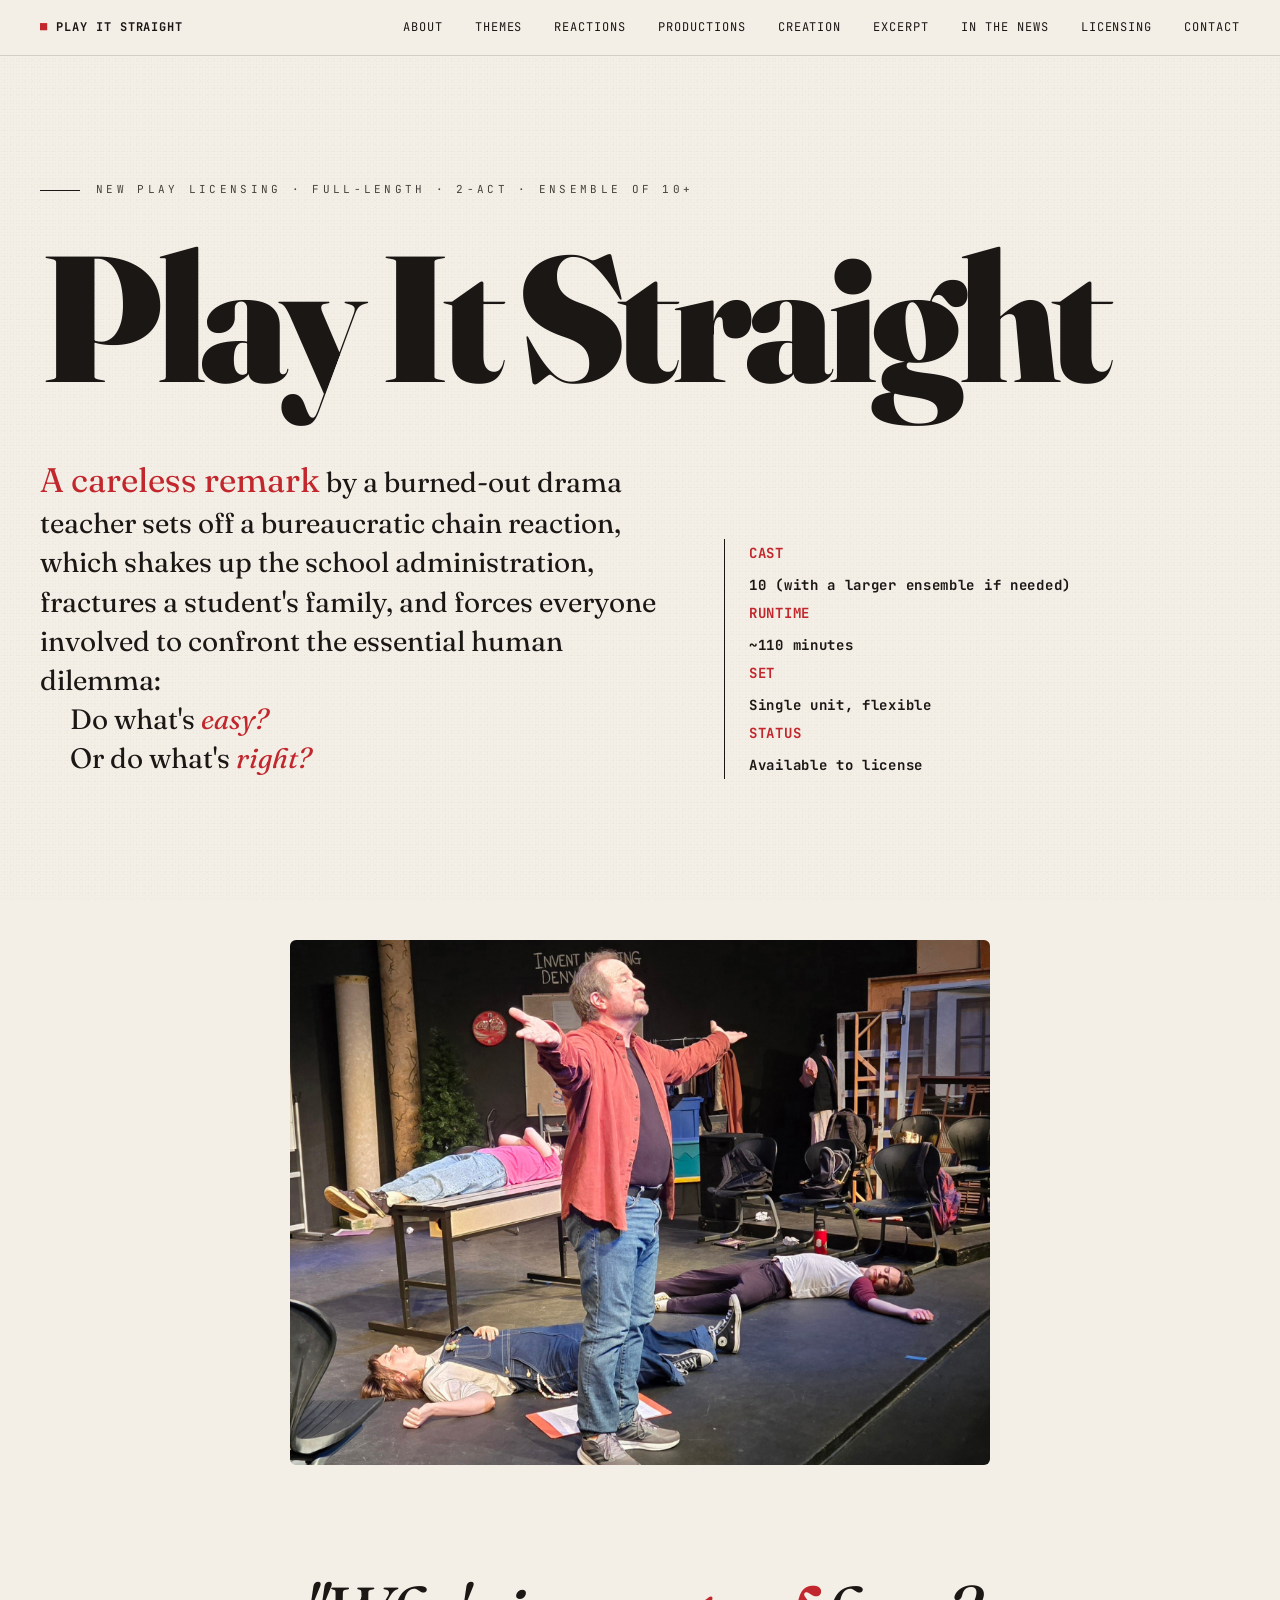
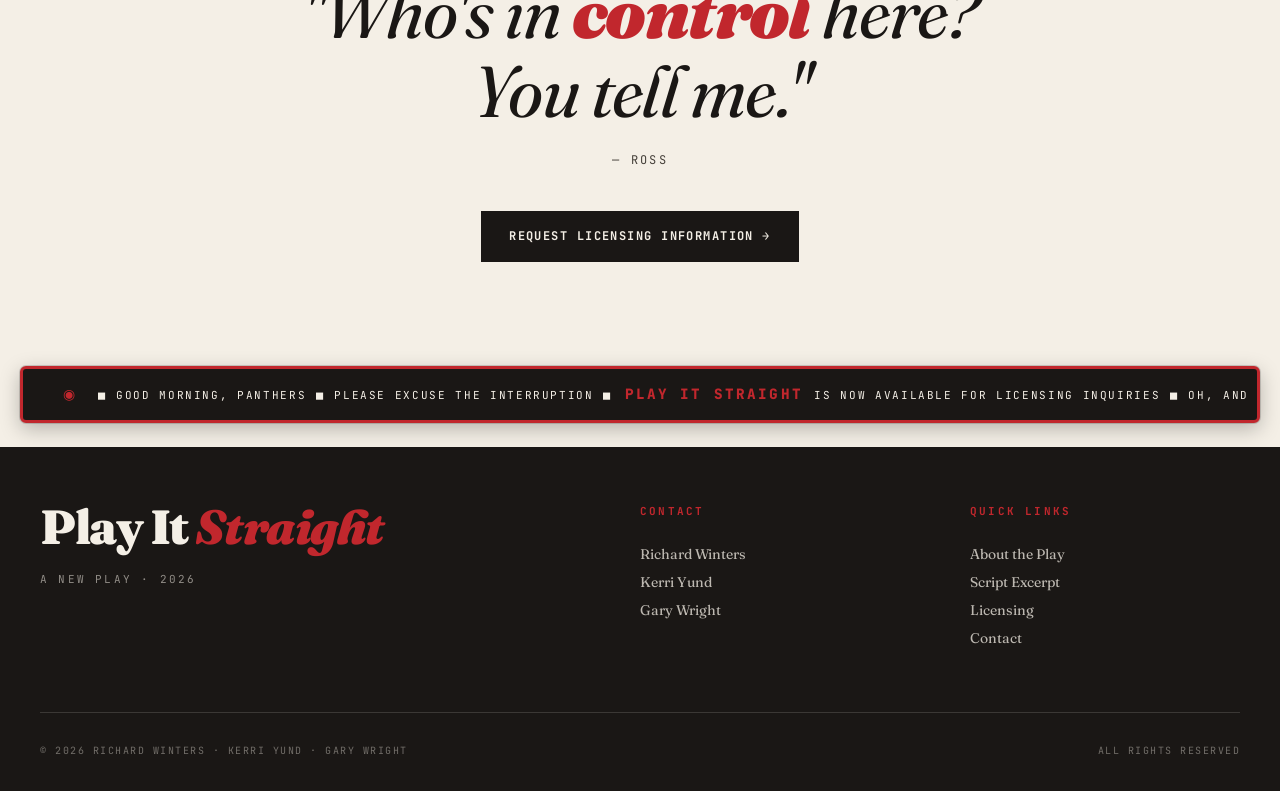
==== commit 9ec8457f: "About: rewrite header + synopsis, add Ross Act 2 attribution, misc font fixes; nav swap; photo layou" ====
--- a/index.html
+++ b/index.html
@@ -294,8 +294,8 @@
       <li><a href="testimonials.html">Reactions</a></li>
       <li><a href="productions.html">Productions</a></li>
       <li><a href="writers.html">Creation</a></li>
+      <li><a href="excerpt.html">Excerpt</a></li>
       <li><a href="news.html">In The News</a></li>
-      <li><a href="excerpt.html">Excerpt</a></li>
       <li><a href="licensing.html">Licensing</a></li>
       <li><a href="contact.html">Contact</a></li>
     </ul>
